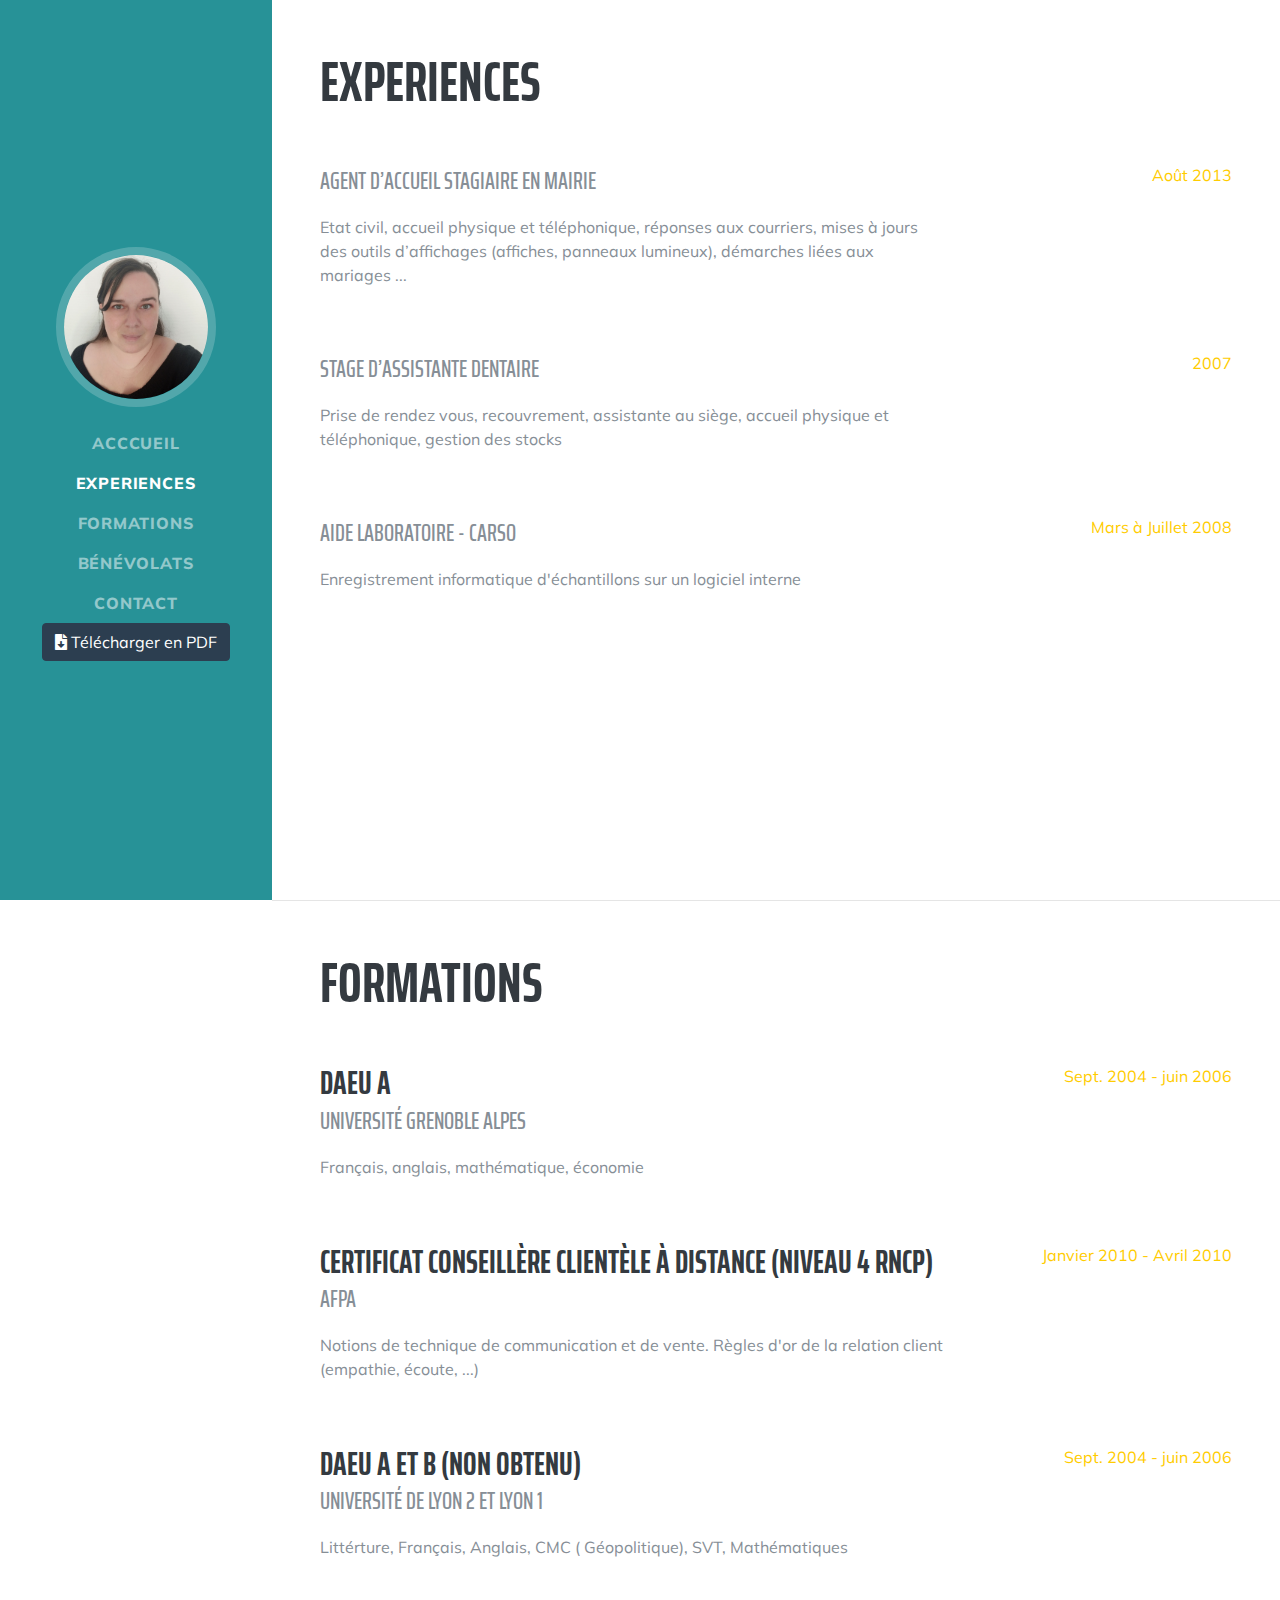
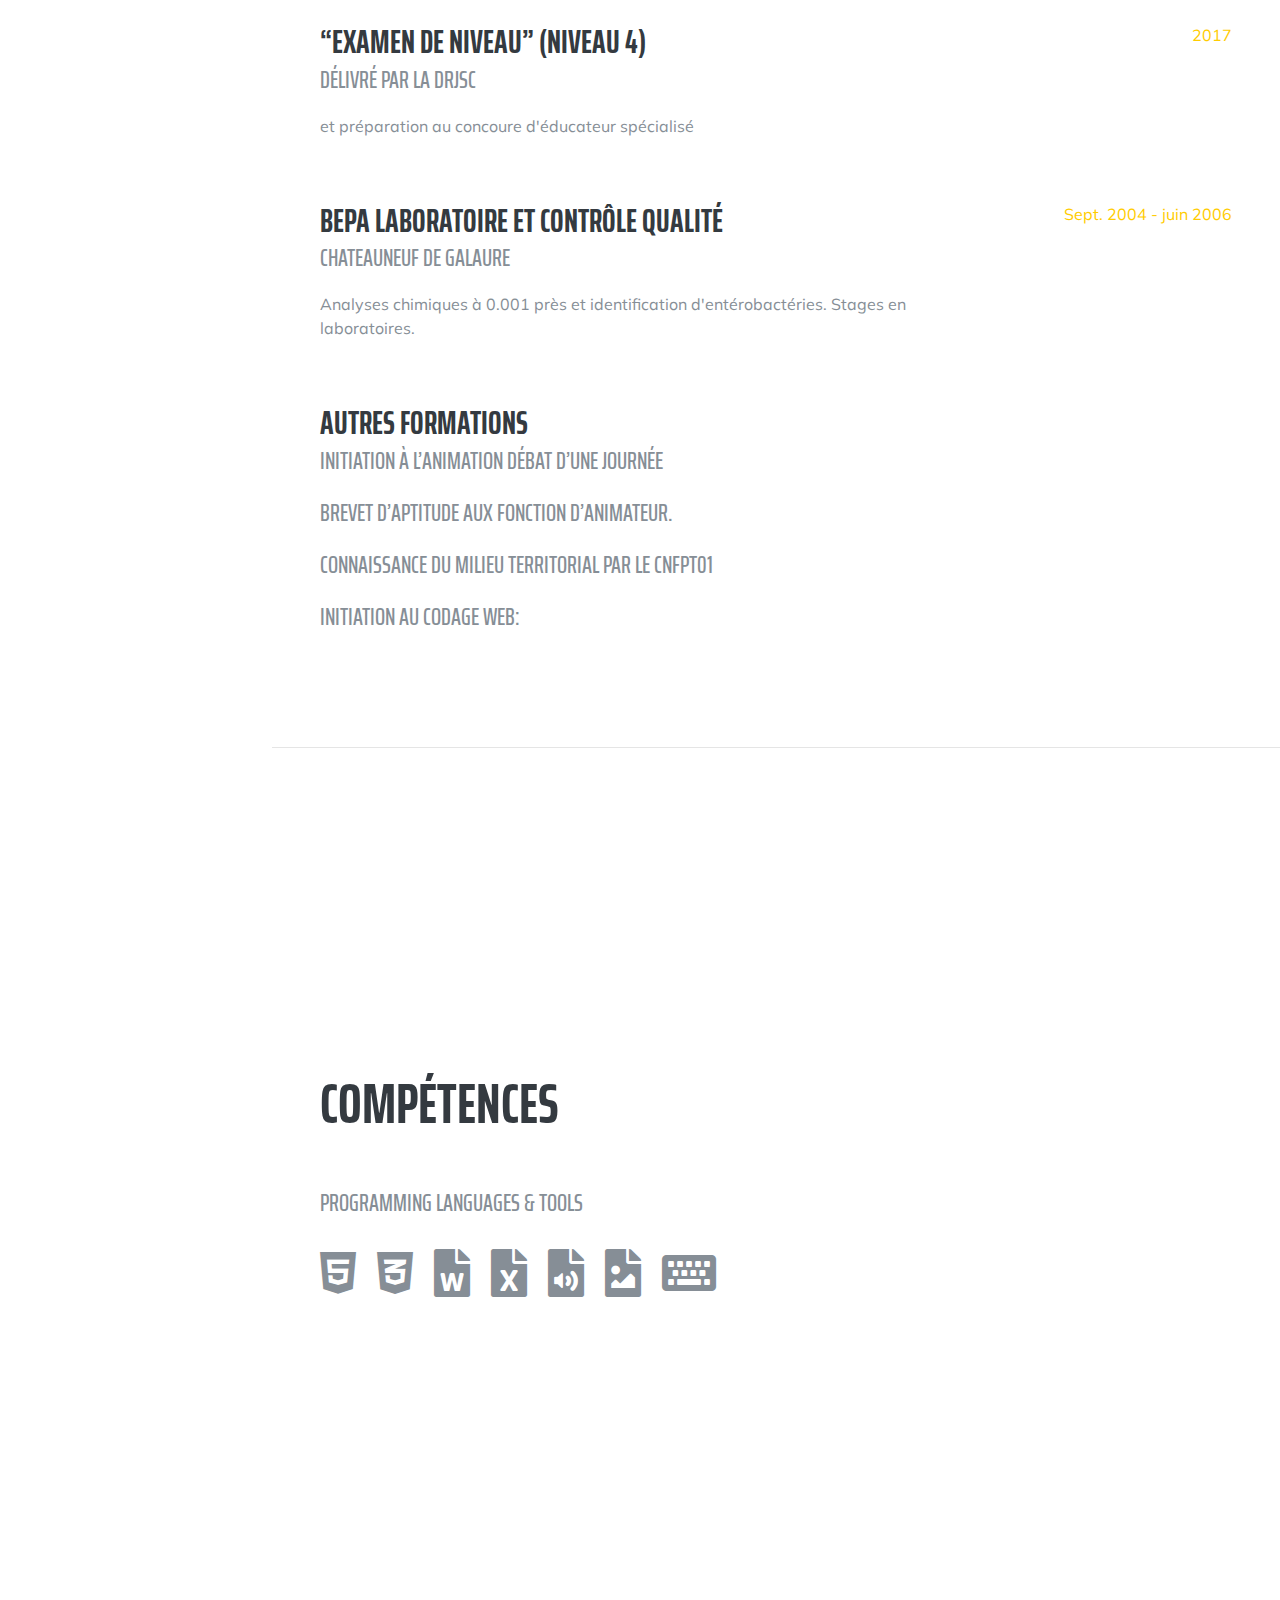
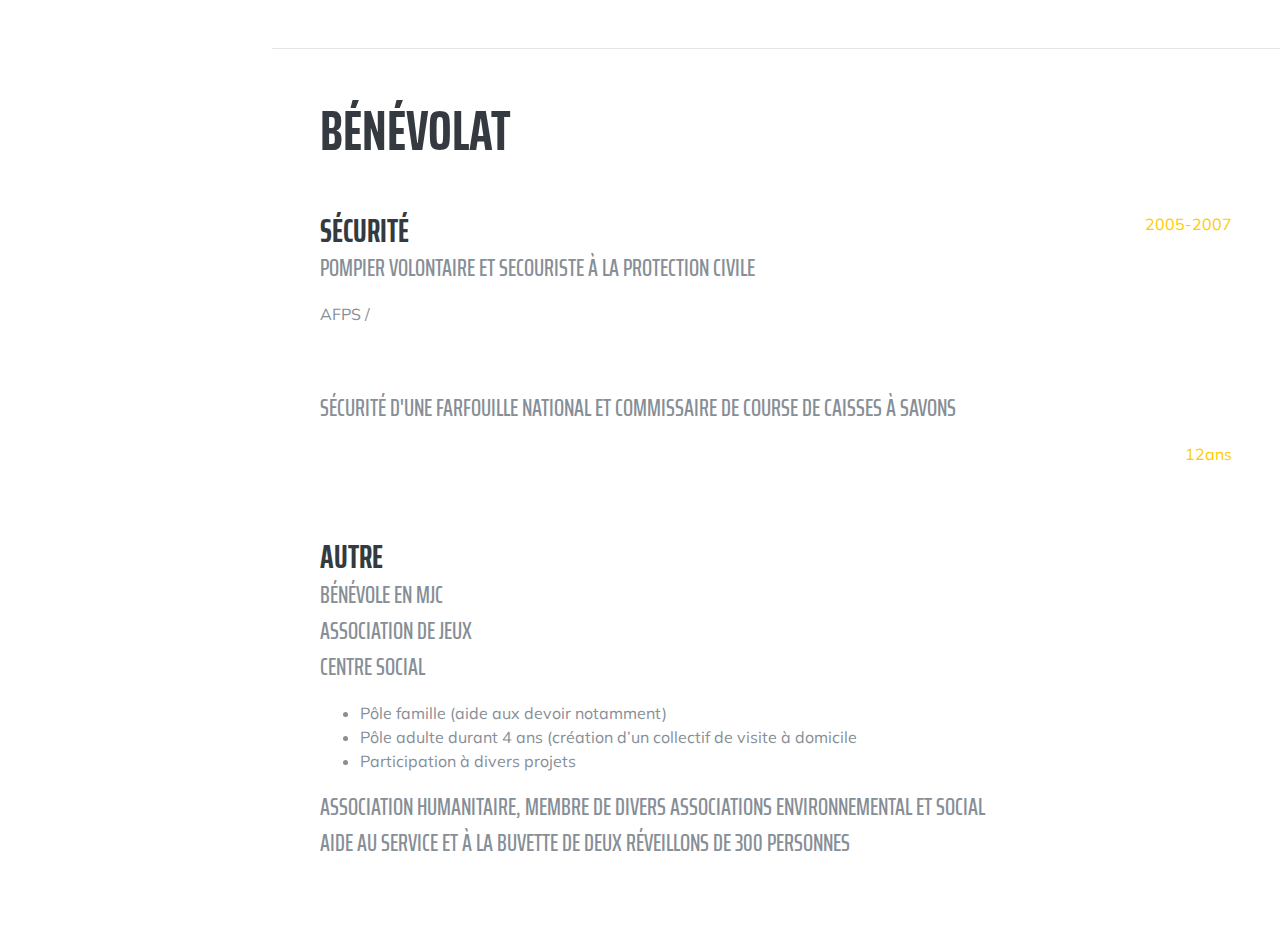
==== administratifaccueil.html @ df9e86c7 "Update administratifaccueil.html" ====
<!DOCTYPE html>
<html lang="fr">

<head>

  <meta charset="utf-8">
  <meta name="viewport" content="width=device-width, initial-scale=1, shrink-to-fit=no">
  <meta name="description" content="">
  <meta name="author" content="">

  <title>Amandine Colomb</title>

  <!-- Bootstrap core CSS -->
  <link href="vendor/bootstrap/css/bootstrap.min.css" rel="stylesheet">

  <!-- Custom fonts for this template -->
  <link href="https://fonts.googleapis.com/css?family=Saira+Extra+Condensed:500,700" rel="stylesheet">
  <link href="https://fonts.googleapis.com/css?family=Muli:400,400i,800,800i" rel="stylesheet">
  <link href="vendor/fontawesome-free/css/all.min.css" rel="stylesheet">

  <!-- Custom styles for this template -->
  <link href="css/resume.css" rel="stylesheet">

</head>

<body id="page-top">

  <nav class="navbar navbar-expand-lg navbar-dark bg-primary fixed-top" id="sideNav">
    <a class="navbar-brand js-scroll-trigger" href="index.html">
      <span class="d-block d-lg-none">Animation / Social </span>
      <span class="d-none d-lg-block">
         <img class="img-fluid img-profile rounded-circle mx-auto mb-2" src="img/moi.jpg" alt="">
      </span>
    </a>
    <button class="navbar-toggler" type="button" data-toggle="collapse" data-target="#navbarSupportedContent" aria-controls="navbarSupportedContent" aria-expanded="false" aria-label="Toggle navigation">
      <span class="navbar-toggler-icon"></span>
    </button>
    <div class="collapse navbar-collapse" id="navbarSupportedContent">
      <ul class="navbar-nav">
        
         <li class="nav-item">
          <a class="nav-link js-scroll-trigger" href="index.html">Acccueil</a>
        </li>
        <li class="nav-item">
          <a class="nav-link js-scroll-trigger" href="#experience">Experiences</a>
        </li>
        <li class="nav-item">
          <a class="nav-link js-scroll-trigger" href="#education">Formations</a>
        </li>
        <li class="nav-item">
          <a class="nav-link js-scroll-trigger" href="#skills">Bénévolats</a>
        </li>
        <li class="nav-item">
          <a class="nav-link js-scroll-trigger" href="contact.html">Contact</a>
        </li>
          <a href="comptabilité.pdf"><button type="button" class="btn btn-primary"><i class="fa fa-file-download" aria-hidden="true"></i> Télécharger en PDF </button></a>
      </ul>
    </div>
  </nav>

  <div class="container-fluid p-0">
<section class="resume-section p-3 p-lg-5 d-flex justify-content-center" id="experience">
      <div class="w-100">
        <h2 class="mb-5">Experiences</h2>

        <div class="resume-item d-flex flex-column flex-md-row justify-content-between mb-5">
          <div class="resume-content">
           
            <div class="subheading mb-3">Agent d’accueil stagiaire en Mairie</div>
            <p>Etat civil, accueil physique et téléphonique, réponses aux courriers, mises à jours des outils d’affichages (affiches,
panneaux lumineux), démarches liées aux mariages ...</p>
          </div>
          <div class="resume-date text-md-right">
            <span class="text-primary">Août 2013</span>
          </div>
        </div>

            <div class="resume-item d-flex flex-column flex-md-row justify-content-between mb-5">
          <div class="resume-content">
       
            <div class="subheading mb-3">Stage d’assistante dentaire </div>
            <p>Prise de rendez vous, recouvrement, assistante au siège, accueil physique et téléphonique, gestion des stocks</p>
          </div>
          <div class="resume-date text-md-right">
            <span class="text-primary">2007</span>
          </div>
        </div>

 <div class="resume-item d-flex flex-column flex-md-row justify-content-between mb-5">
          <div class="resume-content">
            <div class="subheading mb-3">Aide laboratoire - CARSO</div>
            <p>Enregistrement informatique d'échantillons sur un logiciel interne</p>
          </div>
          <div class="resume-date text-md-right">
            <span class="text-primary">Mars à Juillet 2008</span>
          </div>
        </div>
        
    </section>

    <hr class="m-0">

    <section class="resume-section p-3 p-lg-5 d-flex align-items-center" id="education">
      <div class="w-100">
        <h2 class="mb-5">Formations</h2>

<div class="resume-item d-flex flex-column flex-md-row justify-content-between mb-5">
          <div class="resume-content">
            <h3 class="mb-0"> DAEU A </h3>
            <div class="subheading mb-3">Université Grenoble Alpes</div>
            <div>Français, anglais, mathématique, économie </div>
            <p></p>
          </div>
          <div class="resume-date text-md-right">
            <span class="text-primary">Sept. 2004 - juin 2006 </span>
          </div></div>
        
        <div class="resume-item d-flex flex-column flex-md-row justify-content-between mb-5">
          <div class="resume-content">
            <h3 class="mb-0">Certificat Conseillère clientèle à distance (niveau 4 RNCP)</h3>
            <div class="subheading mb-3">AFPA</div>
            <div>Notions de technique de communication et de vente. Règles d'or de la relation client (empathie, écoute, ...) </div>
            <p></p>
          </div>
          <div class="resume-date text-md-right">
            <span class="text-primary">Janvier 2010 - Avril 2010 </span>
          </div>
        </div>

<div class="resume-item d-flex flex-column flex-md-row justify-content-between mb-5">
          <div class="resume-content">
            <h3 class="mb-0"> DAEU A et B (non obtenu)</h3>
            <div class="subheading mb-3">Université de Lyon 2 et Lyon 1</div>
            <div>Littérture, Français, Anglais, CMC ( Géopolitique), SVT, Mathématiques </div>
            <p></p>
          </div>
          <div class="resume-date text-md-right">
            <span class="text-primary">Sept. 2004 - juin 2006 </span>
          </div></div>

<div class="resume-item d-flex flex-column flex-md-row justify-content-between mb-5">
          <div class="resume-content">
            <h3 class="mb-0"> “Examen de niveau” (niveau 4)  </h3>
            <div class="subheading mb-3">délivré par la DRJSC</div>
            <div>et préparation au concoure d'éducateur spécialisé</div>
            <p></p>
          </div>
          <div class="resume-date text-md-right">
            <span class="text-primary">2017</span>
          </div>
        </div>

<div class="resume-item d-flex flex-column flex-md-row justify-content-between mb-5">
          <div class="resume-content">
            <h3 class="mb-0"> BEPA Laboratoire et contrôle qualité</h3>
            <div class="subheading mb-3">Chateauneuf de Galaure</div>
            <div>Analyses chimiques à 0.001 près et identification d'entérobactéries. Stages en laboratoires.  </div>
            <p></p>
          </div>
          <div class="resume-date text-md-right">
            <span class="text-primary">Sept. 2004 - juin 2006 </span>
          </div>

        </div>
<div class="resume-item d-flex flex-column flex-md-row justify-content-between mb-5">
          <div class="resume-content">
            <h3 class="mb-0"> Autres formations </h3>
            <div class="subheading mb-3">Initiation à l’animation débat d’une journée</div>
            <div class="subheading mb-3">Brevet d’Aptitude aux Fonction d’Animateur.</div>
            <p class="subheading mb-3">Connaissance du milieu territorial par le CNFPT01</p>
             <p class="subheading mb-3">Initiation au codage web: </p>
            <ul class="list-inline dev-icons">
          
        </ul>
          </div>
          <div class="resume-date text-md-right">
            <span class="text-primary"></span>
          </div>
        </div>
      </div>
    </section>
<hr class="m-0">


   <section class="resume-section p-3 p-lg-5 d-flex align-items-center" id="skills">
      <div class="w-100">
        <h2 class="mb-5">Compétences</h2>

        <div class="subheading mb-3">Programming Languages &amp; Tools</div>
        <ul class="list-inline dev-icons">
          <li class="list-inline-item">
            <i class="fab fa-html5"></i>
          </li>
          <li class="list-inline-item">
            <i class="fab fa-css3-alt"></i>
          </li>
          <li class="list-inline-item">
            <i class="fa fa-file-word" aria-hidden="true"></i></li>

          </li><li class="list-inline-item">
          <i class="fa fa-file-excel" aria-hidden="true"></i></li>
<li class="list-inline-item">
          <i class="fa fa-file-audio" aria-hidden="true"></i></li>

<li class="list-inline-item">
          <i class="fa fa-file-image" aria-hidden="true"></i></li>
<li class="list-inline-item">
          <i class="fa fa-keyboard" aria-hidden="true"></i></li>
        </ul>
        
      </div>
    </section>

    <hr class="m-0">

    <section class="resume-section p-3 p-lg-5 d-flex justify-content-center" id="skills">
      <div class="w-100">
         <h2 class="mb-5">Bénévolat</h2>

        <div class="resume-item d-flex flex-column flex-md-row justify-content-between mb-5">
          <div class="resume-content">
            <h3 class="mb-0">Sécurité</h3>
            <div class="subheading mb-3">Pompier volontaire et secouriste à la protection civile</div>
            <p>AFPS / </p>
          </div>
          <div class="resume-date text-md-right">
            <span class="text-primary">2005-2007</span>
          </div>
        </div>

          
 <div class="subheading mb-3">Sécurité d'une farfouille national et commissaire de course de caisses à savons </div>
        
          <div class="resume-date text-md-right">
            <span class="text-primary">12ans</span>
          </div> <br><br><br>
 


  
       <h3 class="mb-0">Autre</h3>

<div class="subheading mb-3">Bénévole en MJC <br> Association de jeux <br>
 Centre social
</div>
    <p> <ul><li> Pôle famille (aide aux devoir notamment) </li><li>Pôle adulte durant 4 ans (création d’un collectif de visite à domicile </li>
            <li>Participation à divers projets</li></ul></p>
         
<div class="resume-date text-md-right">
            <span class="text-primary"></span>
          </div>

<div class="subheading mb-3">Association humanitaire, membre de divers associations environnemental et social <br> Aide au service et à la buvette de deux réveillons de 300 personnes 
</div>
     </div>




</section>
  <!-- Bootstrap core JavaScript -->
  <script src="vendor/jquery/jquery.min.js"></script>
  <script src="vendor/bootstrap/js/bootstrap.bundle.min.js"></script>

  <!-- Plugin JavaScript -->
  <script src="vendor/jquery-easing/jquery.easing.min.js"></script>

  <!-- Custom scripts for this template -->
  <script src="js/resume.min.js"></script>

</body>

</html>
---- css/resume.css ----
/*!
 * Start Bootstrap - Resume v5.0.8 (https://startbootstrap.com/template-overviews/resume)
 * Copyright 2013-2019 Start Bootstrap
 * Licensed under MIT (https://github.com/BlackrockDigital/startbootstrap-resume/blob/master/LICENSE)
 */

body {
  font-family: 'Muli', -apple-system, BlinkMacSystemFont, 'Segoe UI', Roboto, 'Helvetica Neue', Arial, sans-serif, 'Apple Color Emoji', 'Segoe UI Emoji', 'Segoe UI Symbol', 'Noto Color Emoji';
  padding-top: 54px;
  color: #868e96;
}

@media (min-width: 992px) {
  body {
    padding-top: 0;
    padding-left: 17rem;
  }
}

h1,
h2,
h3,
h4,
h5,
h6 {
  font-family: 'Saira Extra Condensed', -apple-system, BlinkMacSystemFont, 'Segoe UI', Roboto, 'Helvetica Neue', Arial, sans-serif, 'Apple Color Emoji', 'Segoe UI Emoji', 'Segoe UI Symbol', 'Noto Color Emoji';
  font-weight: 700;
  text-transform: uppercase;
  color: #343a40;
}

h1 {
  font-size: 6rem;
  line-height: 5.5rem;
}

h2 {
  font-size: 3.5rem;
}

h3 {
  font-size: 2rem;
}

p.lead {
  font-size: 1.15rem;
  font-weight: 400;
}

.subheading {
  text-transform: uppercase;
  font-weight: 500;
  font-family: 'Saira Extra Condensed', -apple-system, BlinkMacSystemFont, 'Segoe UI', Roboto, 'Helvetica Neue', Arial, sans-serif, 'Apple Color Emoji', 'Segoe UI Emoji', 'Segoe UI Symbol', 'Noto Color Emoji';
  font-size: 1.5rem;
}

.social-icons a {
  display: inline-block;
  height: 3.5rem;
  width: 3.5rem;
  background-color: #495057;
  color: #fff !important;
  border-radius: 100%;
  text-align: center;
  font-size: 1.5rem;
  line-height: 3.5rem;
  margin-right: 1rem;
}

.social-icons a:last-child {
  margin-right: 0;
}

.social-icons a:hover {
  background-color: #FFCC00;
}

.dev-icons {
  font-size: 3rem;
}

.dev-icons .list-inline-item i:hover {
  color: #FFCC00;
}

#sideNav .navbar-nav .nav-item .nav-link {
  font-weight: 800;
  letter-spacing: 0.05rem;
  text-transform: uppercase;
}

#sideNav .navbar-toggler:focus {
  outline-color: #FFCC00;
}

@media (min-width: 992px) {
  #sideNav {
    text-align: center;
    position: fixed;
    top: 0;
    left: 0;
    display: flex;
    flex-direction: column;
    width: 17rem;
    height: 100vh;
  }
  #sideNav .navbar-brand {
    display: flex;
    margin: auto auto 0;
    padding: 0.5rem;
  }
  #sideNav .navbar-brand .img-profile {
    max-width: 10rem;
    max-height: 10rem;
    border: 0.5rem solid rgba(255, 255, 255, 0.2);
  }
  #sideNav .navbar-collapse {
    display: flex;
    align-items: flex-start;
    flex-grow: 0;
    width: 100%;
    margin-bottom: auto;
  }
  #sideNav .navbar-collapse .navbar-nav {
    flex-direction: column;
    width: 100%;
  }
  #sideNav .navbar-collapse .navbar-nav .nav-item {
    display: block;
  }
  #sideNav .navbar-collapse .navbar-nav .nav-item .nav-link {
    display: block;
  }
}

section.resume-section {
  padding-top: 5rem !important;
  padding-bottom: 5rem !important;
  max-width: 75rem;
}

section.resume-section .resume-item .resume-date {
  min-width: none;
}

@media (min-width: 768px) {
  section.resume-section {
    min-height: 100vh;
  }
  section.resume-section .resume-item .resume-date {
    min-width: 18rem;
  }
}

@media (min-width: 992px) {
  section.resume-section {
    padding-top: 3rem !important;
    padding-bottom: 3rem !important;
  }
}

.bg-primary {
  background-color: #279297!important ;
}

.text-primary {
  color: #FFCC00!important;
}

a {
  color: #279297;
}

a:hover, a:focus, a:active {
  color: #FFCC00;
}

.carousel 
{ max-height: 600px;}


.btn-primary {
    color: #fff;
    background-color: #2C3E50;
    border-color: #2C3E50;

   }

div#slider { width: 80%; max-width: 1000px; } 

div#slider figure {
  position: relative; 
  width: 500%;
  margin: 0;
  padding: 0;
  font-size: 0;
  text-align: left;
}

div#slider figure img { width: 20%; height: auto; float: left; }


div#slider { width: 80%; max-width: 1000px; overflow: hidden }

@keyframes slidy {
  0% { left: 0%; }
  20% { left: 0%; }
  25% { left: -100%; }
  45% { left: -100%; }
  50% { left: -200%; }
  70% { left: -200%; }
  75% { left: -300%; }
  95% { left: -300%; }
  100% { left: -400%; }
}

div#slider figure {
  position: relative;
  width: 600%;
  margin: 0;
  padding: 0;
  font-size: 0;
  left: 0;
  text-align: left;
  animation: 20s slidy infinite;
}
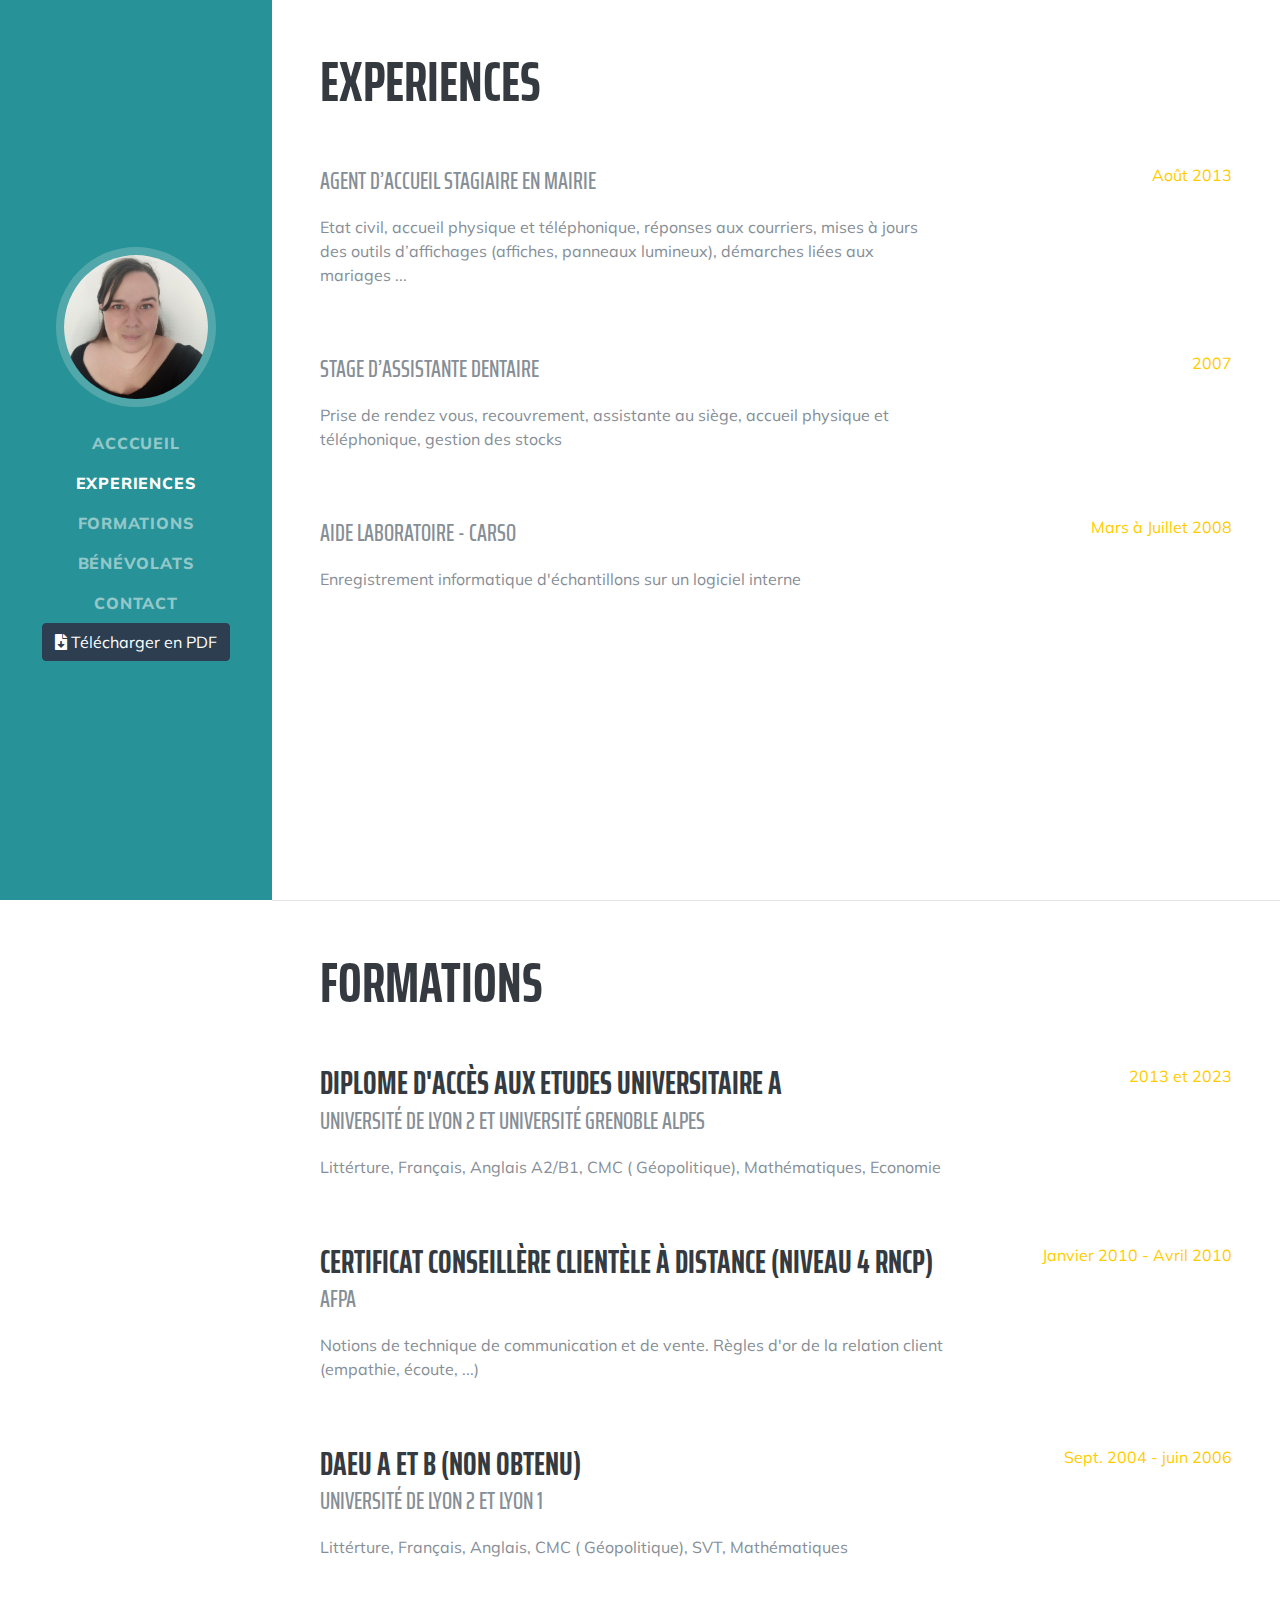
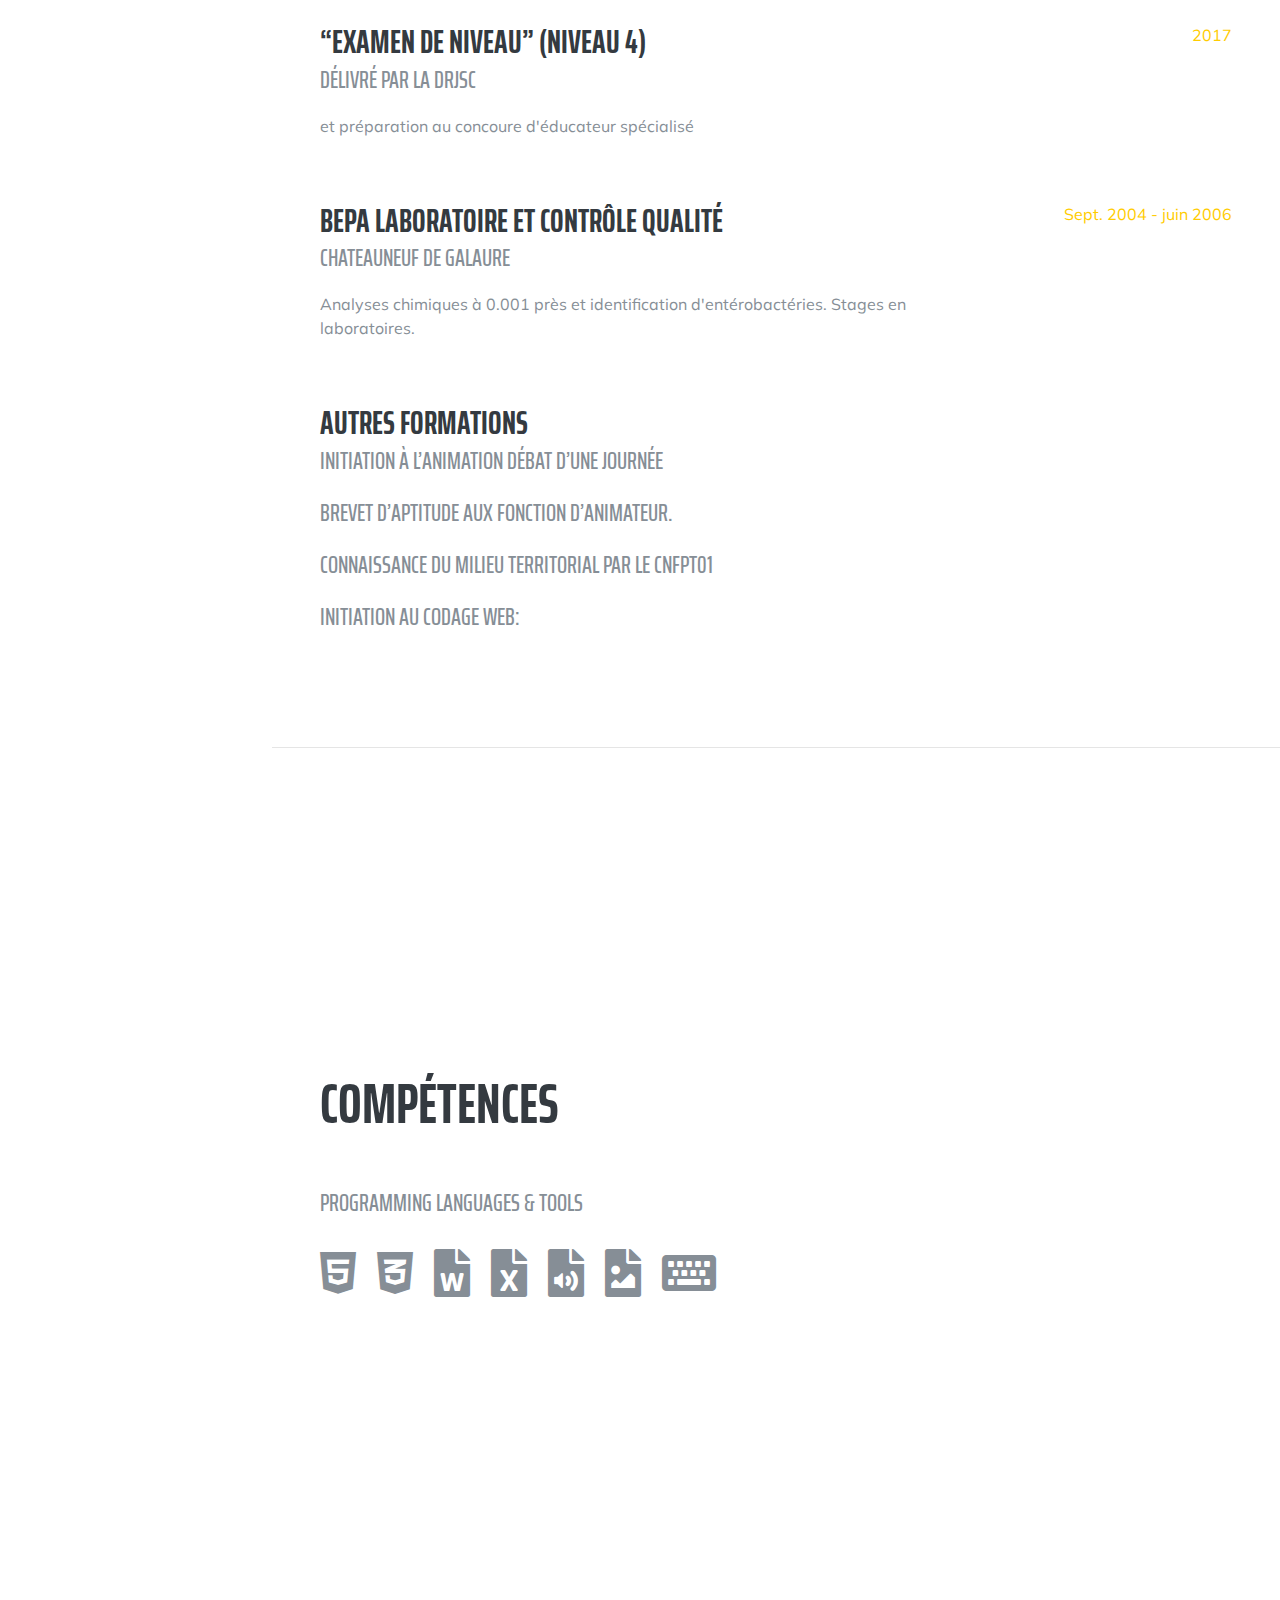
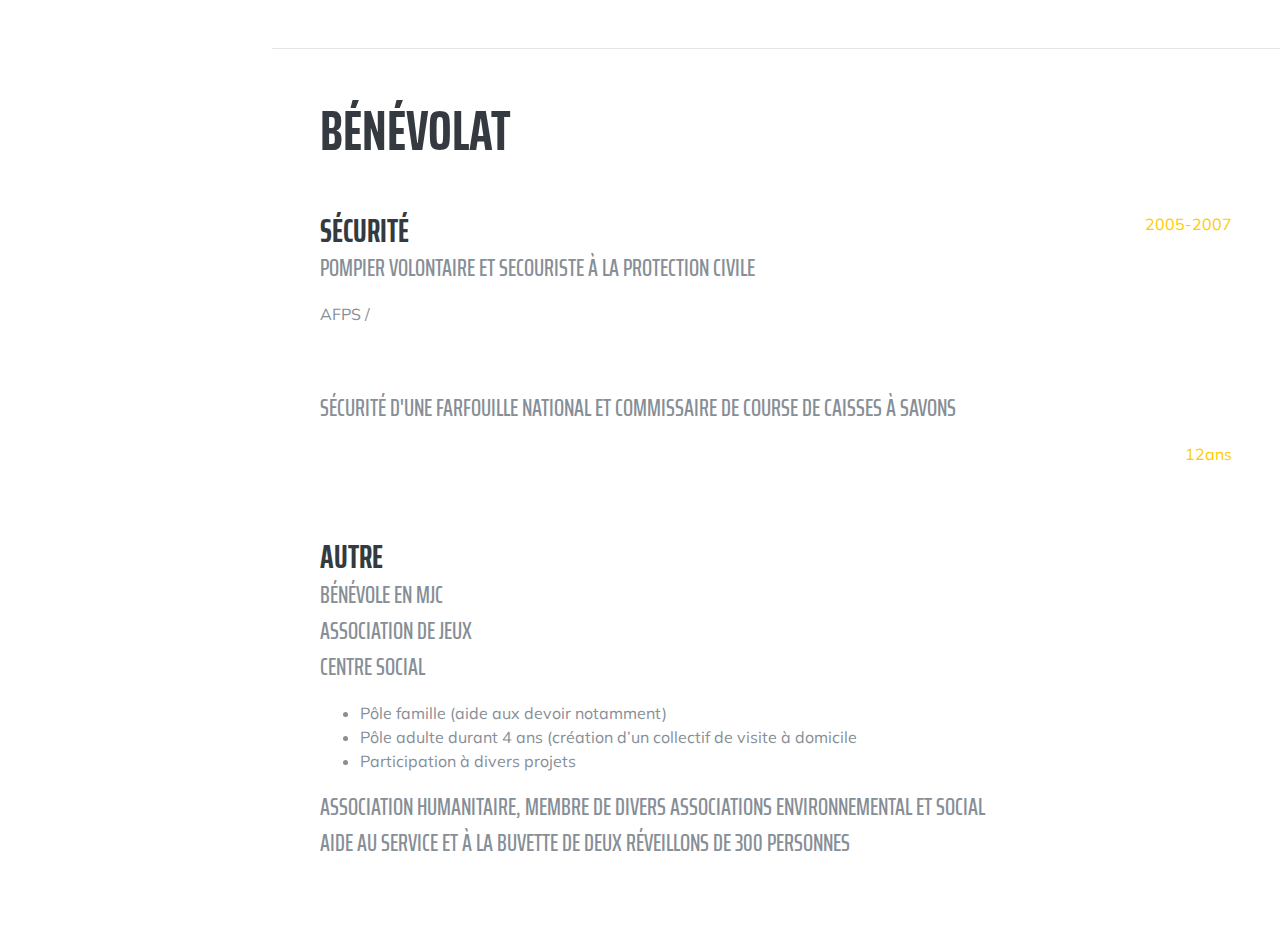
==== commit 72f0fbe3: "Update administratifaccueil.html" ====
--- a/administratifaccueil.html
+++ b/administratifaccueil.html
@@ -107,13 +107,13 @@
 
 <div class="resume-item d-flex flex-column flex-md-row justify-content-between mb-5">
           <div class="resume-content">
-            <h3 class="mb-0"> DAEU A </h3>
-            <div class="subheading mb-3">Université Grenoble Alpes</div>
-            <div>Français, anglais, mathématique, économie </div>
-            <p></p>
-          </div>
-          <div class="resume-date text-md-right">
-            <span class="text-primary">Sept. 2004 - juin 2006 </span>
+            <h3 class="mb-0"> Diplome d'Accès aux Etudes Universitaire A </h3>
+            <div class="subheading mb-3">Université de Lyon 2 et Université Grenoble Alpes</div>
+            <div>Littérture, Français, Anglais A2/B1, CMC ( Géopolitique), Mathématiques, Economie  </div>
+            <p></p>
+          </div>
+          <div class="resume-date text-md-right">
+            <span class="text-primary">2013 et 2023</span>
           </div></div>
         
         <div class="resume-item d-flex flex-column flex-md-row justify-content-between mb-5">
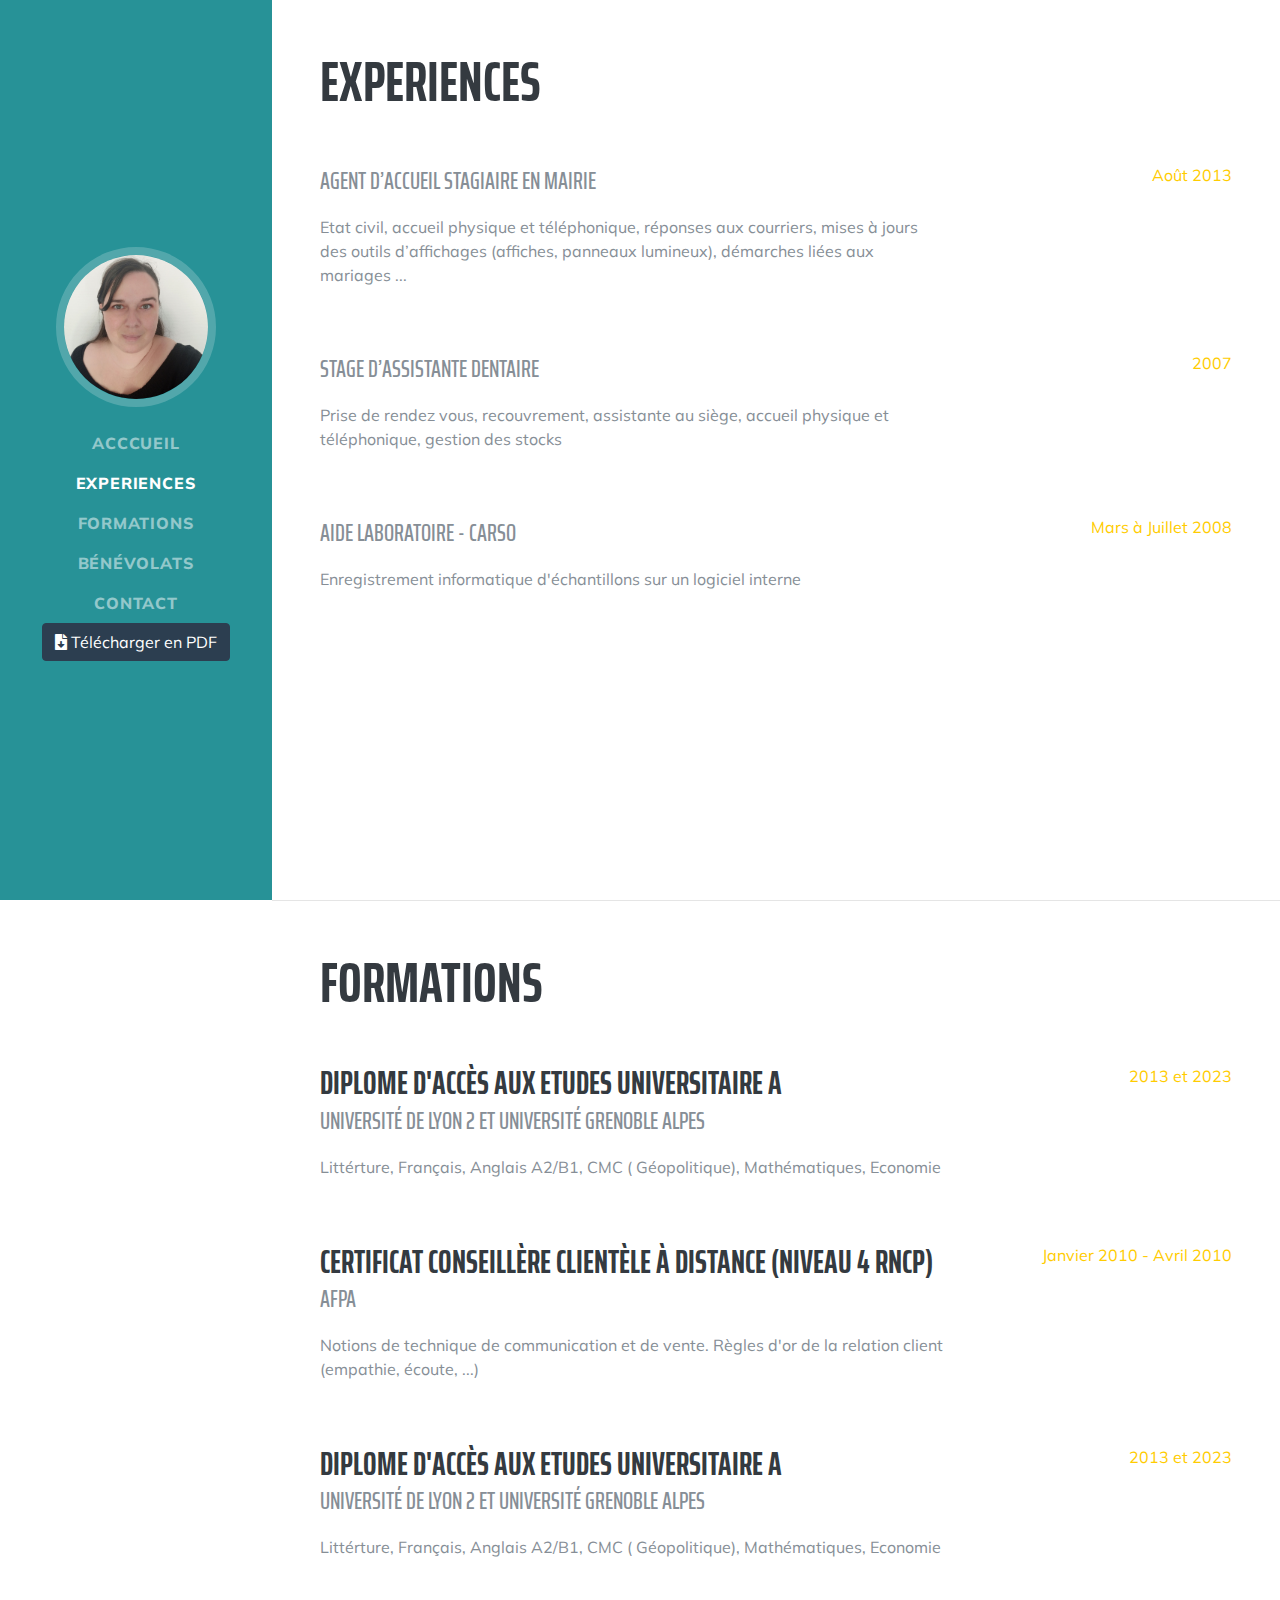
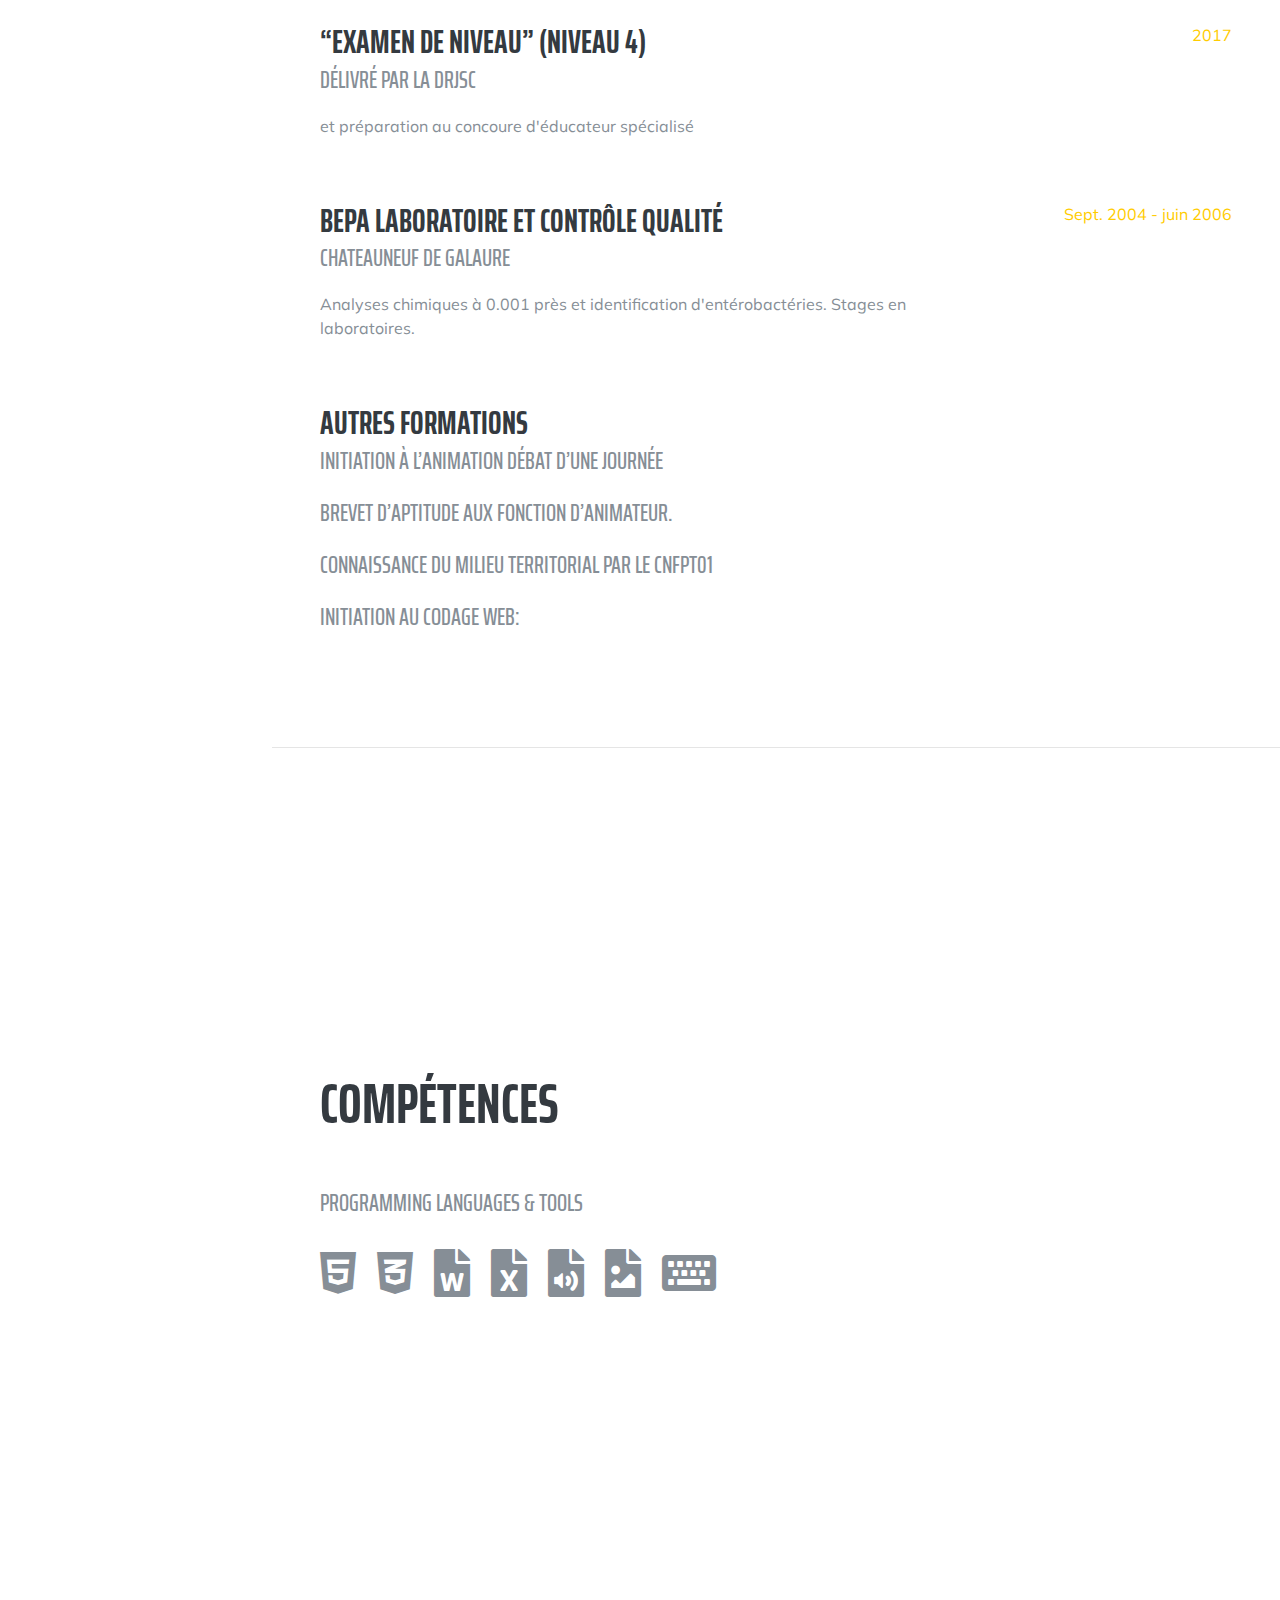
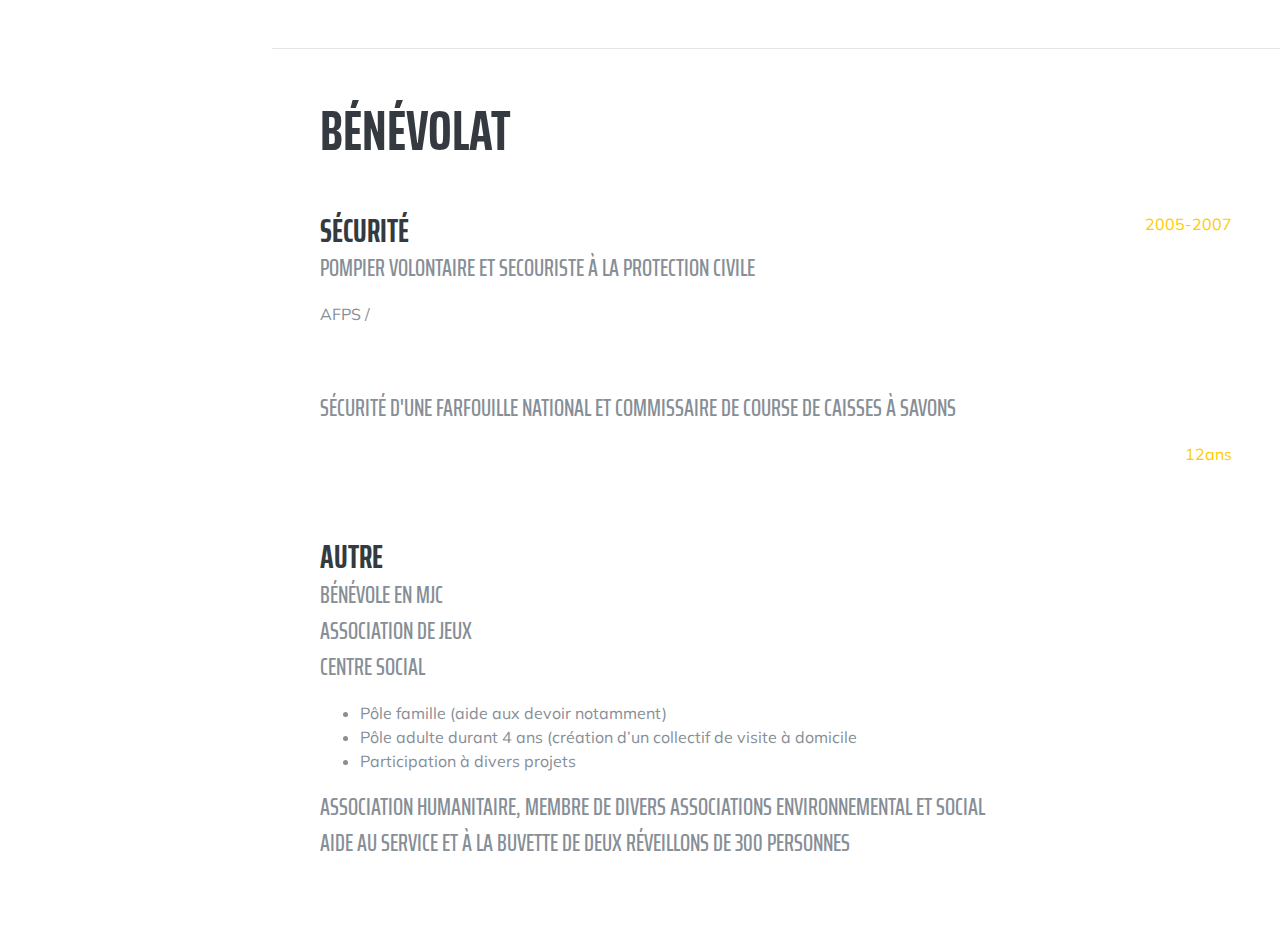
==== commit a8d97df9: "Update administratifaccueil.html" ====
--- a/administratifaccueil.html
+++ b/administratifaccueil.html
@@ -130,13 +130,13 @@
 
 <div class="resume-item d-flex flex-column flex-md-row justify-content-between mb-5">
           <div class="resume-content">
-            <h3 class="mb-0"> DAEU A et B (non obtenu)</h3>
-            <div class="subheading mb-3">Université de Lyon 2 et Lyon 1</div>
-            <div>Littérture, Français, Anglais, CMC ( Géopolitique), SVT, Mathématiques </div>
-            <p></p>
-          </div>
-          <div class="resume-date text-md-right">
-            <span class="text-primary">Sept. 2004 - juin 2006 </span>
+            <h3 class="mb-0"> Diplome d'Accès aux Etudes Universitaire A </h3>
+            <div class="subheading mb-3">Université de Lyon 2 et Université Grenoble Alpes</div>
+            <div>Littérture, Français, Anglais A2/B1, CMC ( Géopolitique), Mathématiques, Economie  </div>
+            <p></p>
+          </div>
+          <div class="resume-date text-md-right">
+            <span class="text-primary">2013 et 2023</span>
           </div></div>
 
 <div class="resume-item d-flex flex-column flex-md-row justify-content-between mb-5">
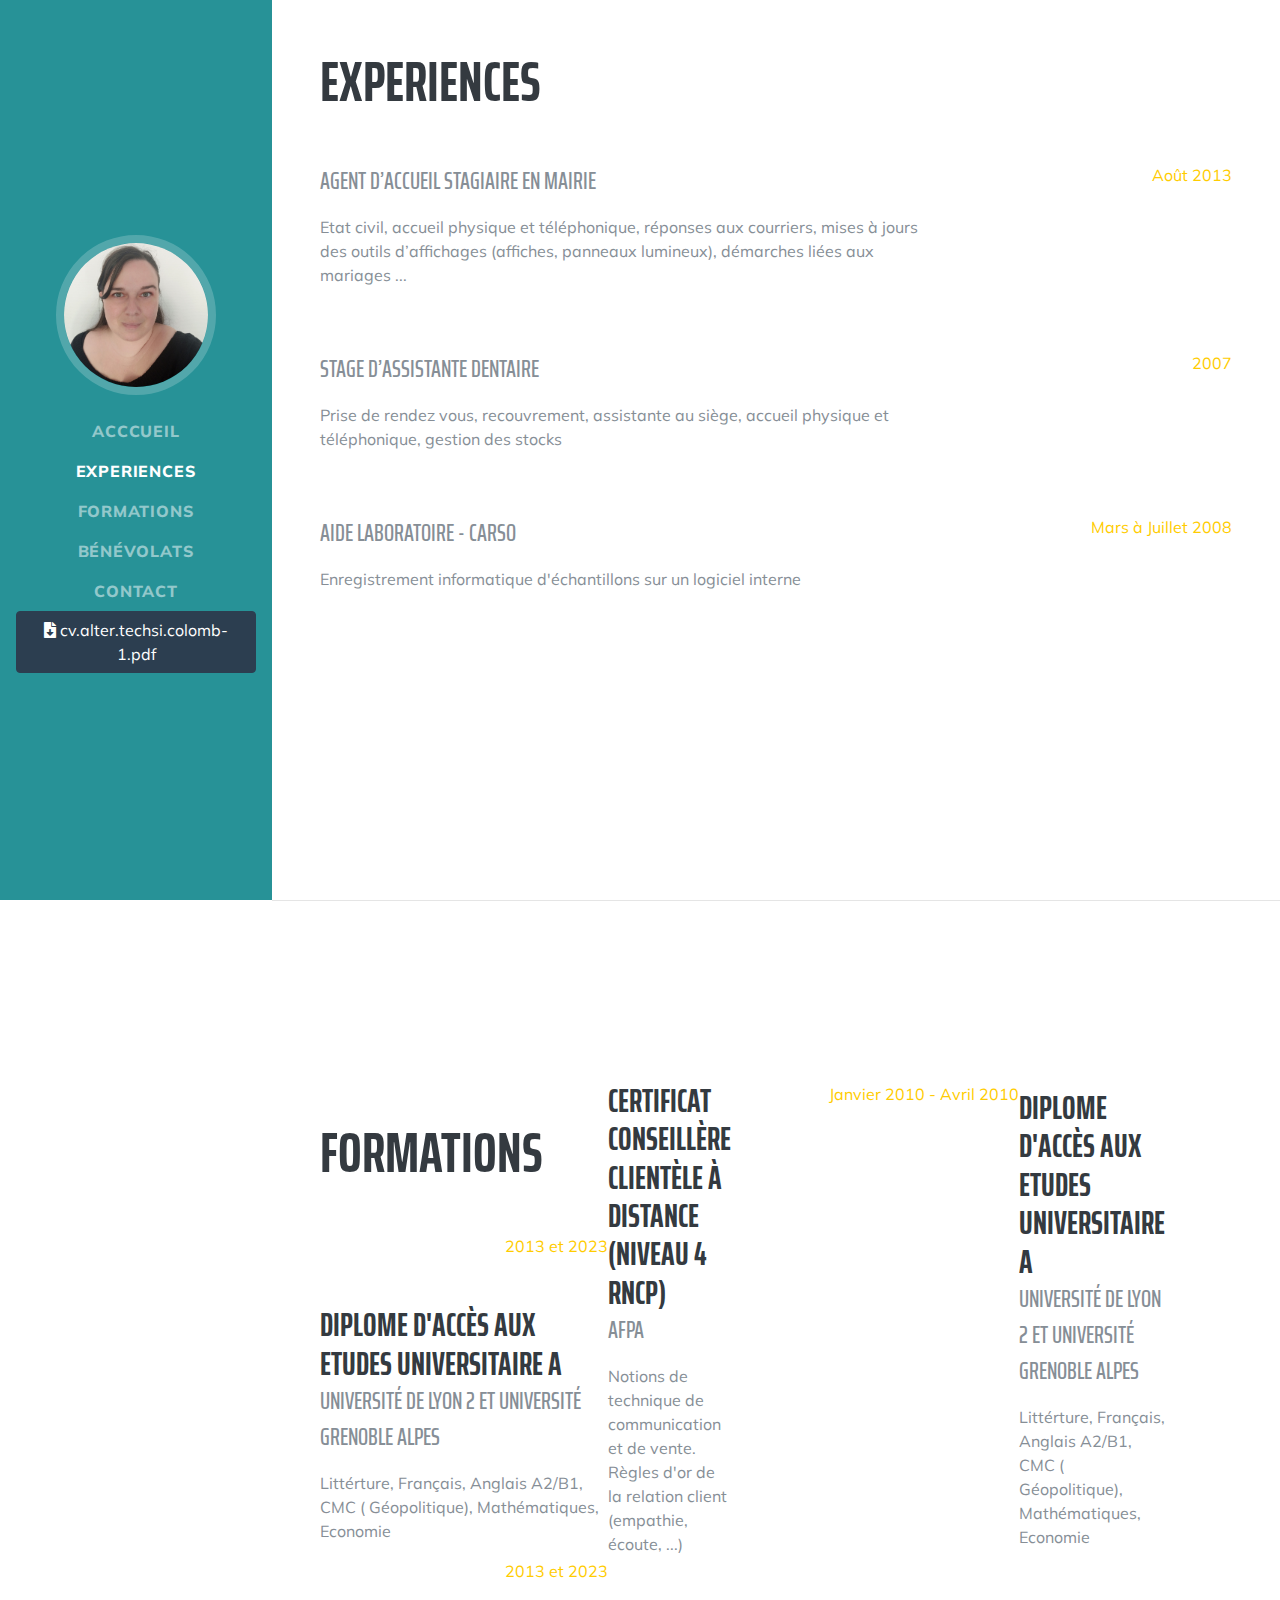
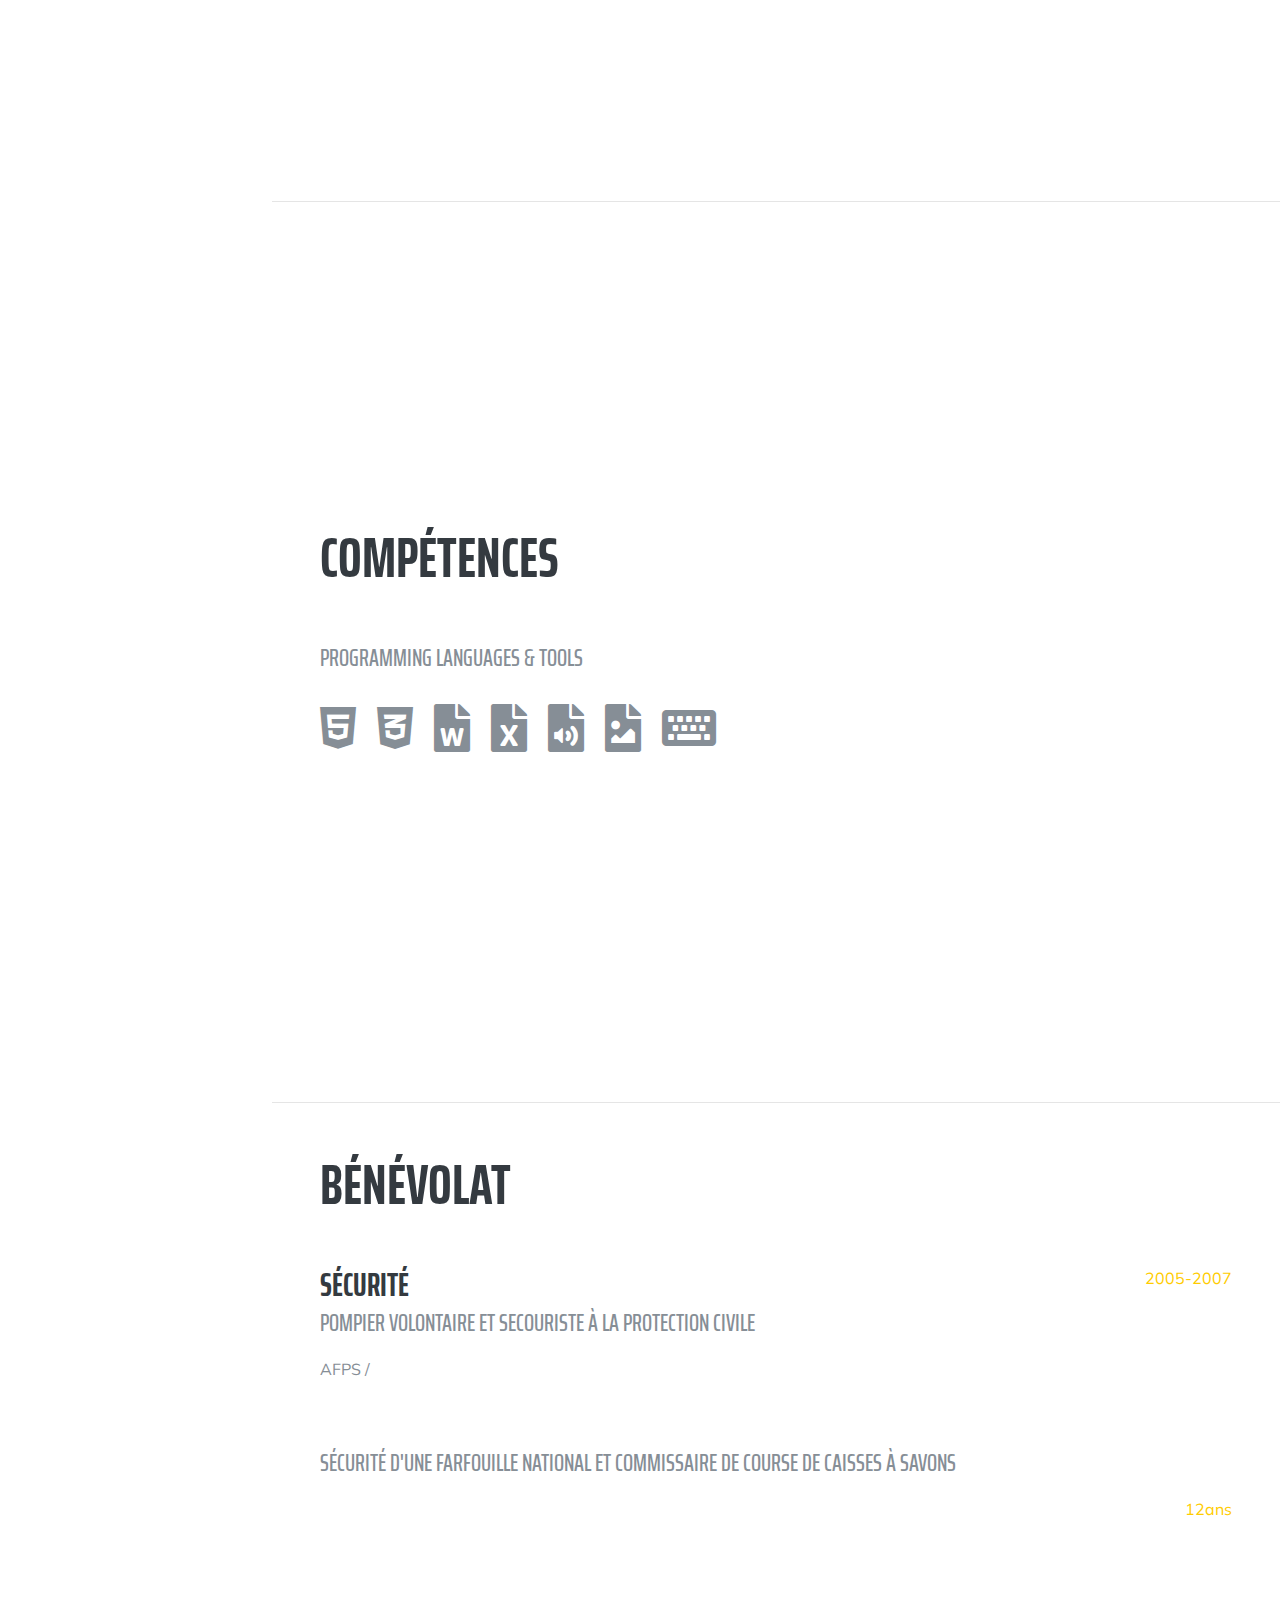
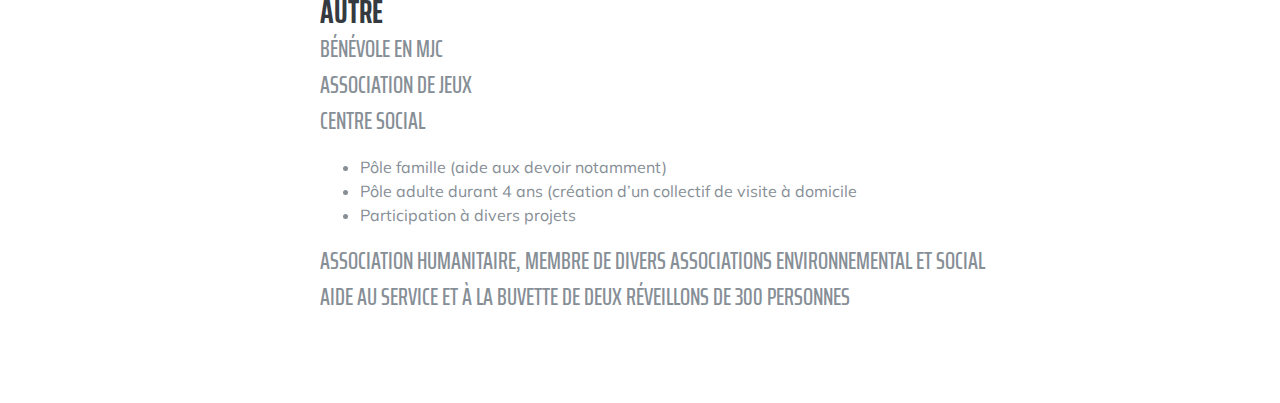
==== commit b5574fa2: "Add files via upload" ====
--- a/administratifaccueil.html
+++ b/administratifaccueil.html
@@ -34,6 +34,7 @@
       </span>
     </a>
     <button class="navbar-toggler" type="button" data-toggle="collapse" data-target="#navbarSupportedContent" aria-controls="navbarSupportedContent" aria-expanded="false" aria-label="Toggle navigation">
+
       <span class="navbar-toggler-icon"></span>
     </button>
     <div class="collapse navbar-collapse" id="navbarSupportedContent">
@@ -54,7 +55,7 @@
         <li class="nav-item">
           <a class="nav-link js-scroll-trigger" href="contact.html">Contact</a>
         </li>
-          <a href="comptabilité.pdf"><button type="button" class="btn btn-primary"><i class="fa fa-file-download" aria-hidden="true"></i> Télécharger en PDF </button></a>
+          <a href="comptabilité.pdf"><button type="button" class="btn btn-primary"><i class="fa fa-file-download" aria-hidden="true"></i> cv.alter.techsi.colomb-1.pdf </button></a>
       </ul>
     </div>
   </nav>
@@ -106,6 +107,11 @@
         <h2 class="mb-5">Formations</h2>
 
 <div class="resume-item d-flex flex-column flex-md-row justify-content-between mb-5">
+
+  
+          <div class="resume-date text-md-right">
+            <span class="text-primary">2013 et 2023</span>
+          </div></div>
           <div class="resume-content">
             <h3 class="mb-0"> Diplome d'Accès aux Etudes Universitaire A </h3>
             <div class="subheading mb-3">Université de Lyon 2 et Université Grenoble Alpes</div>
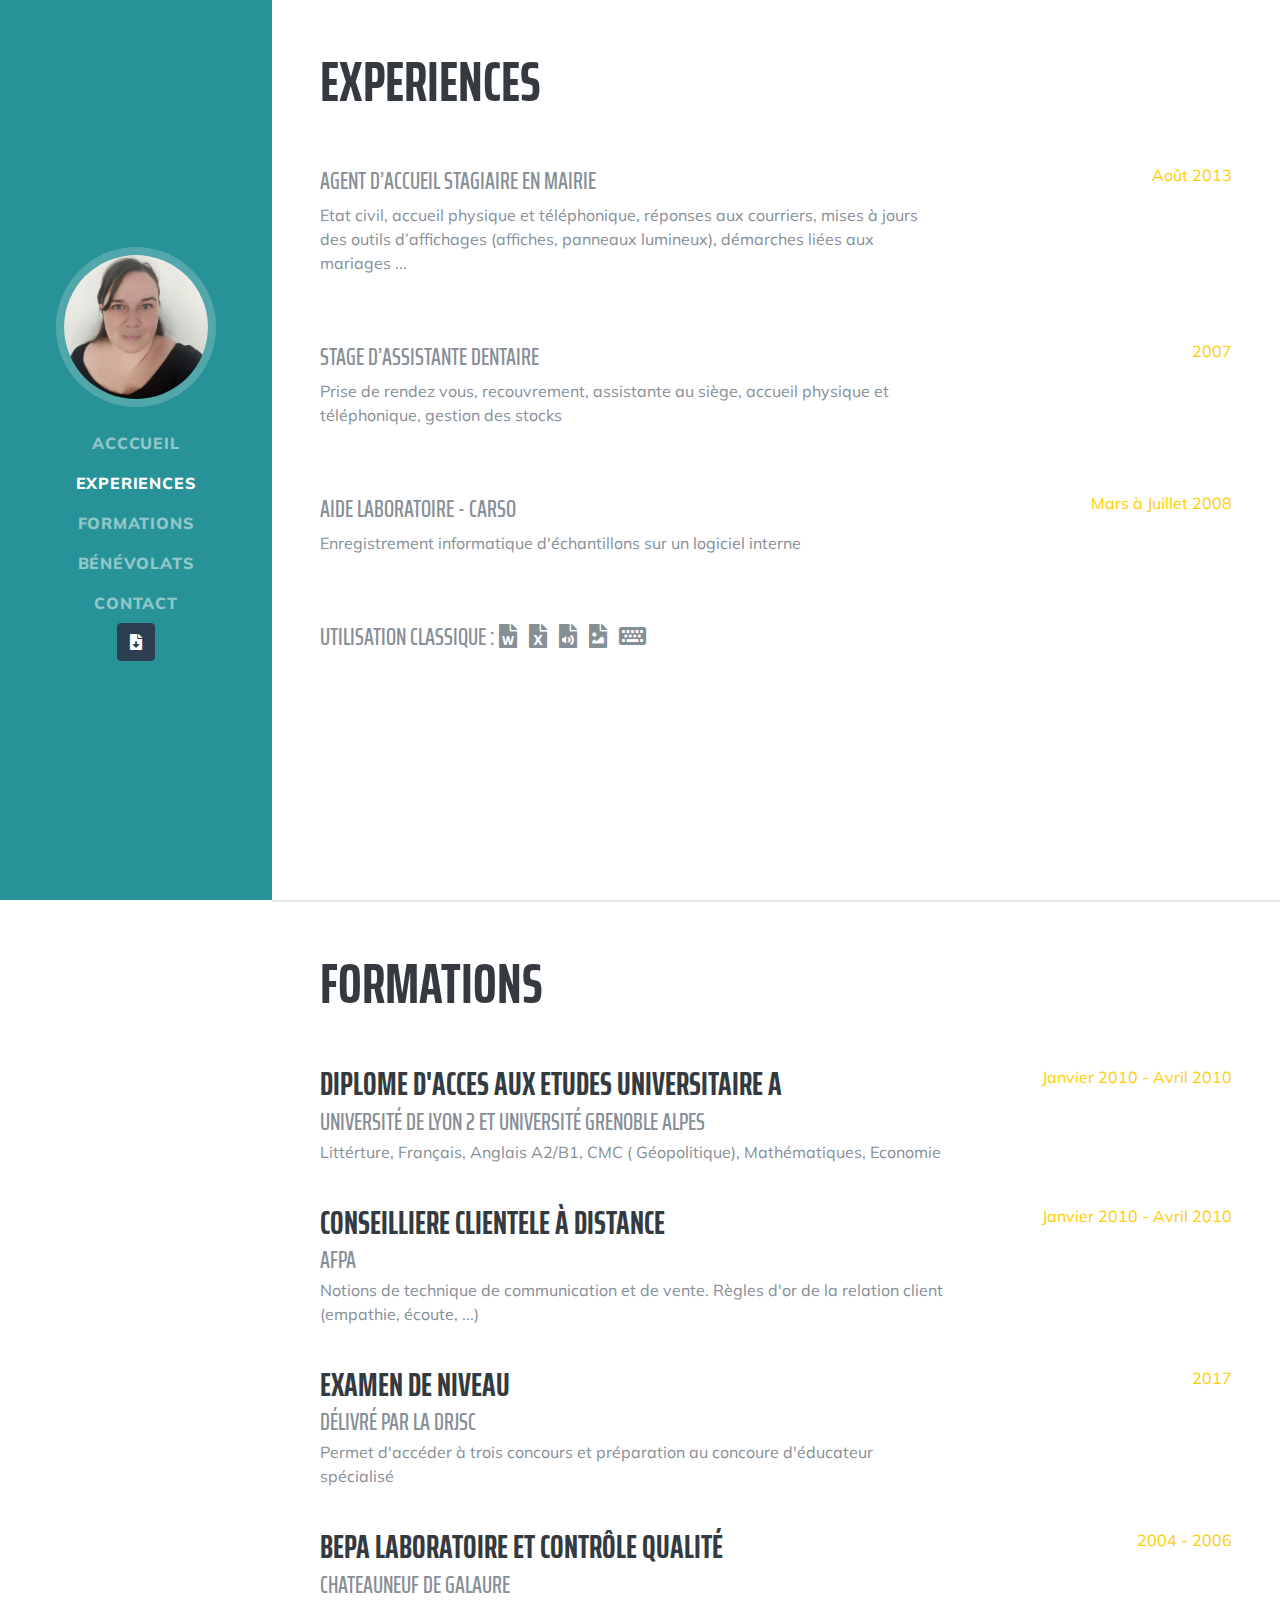
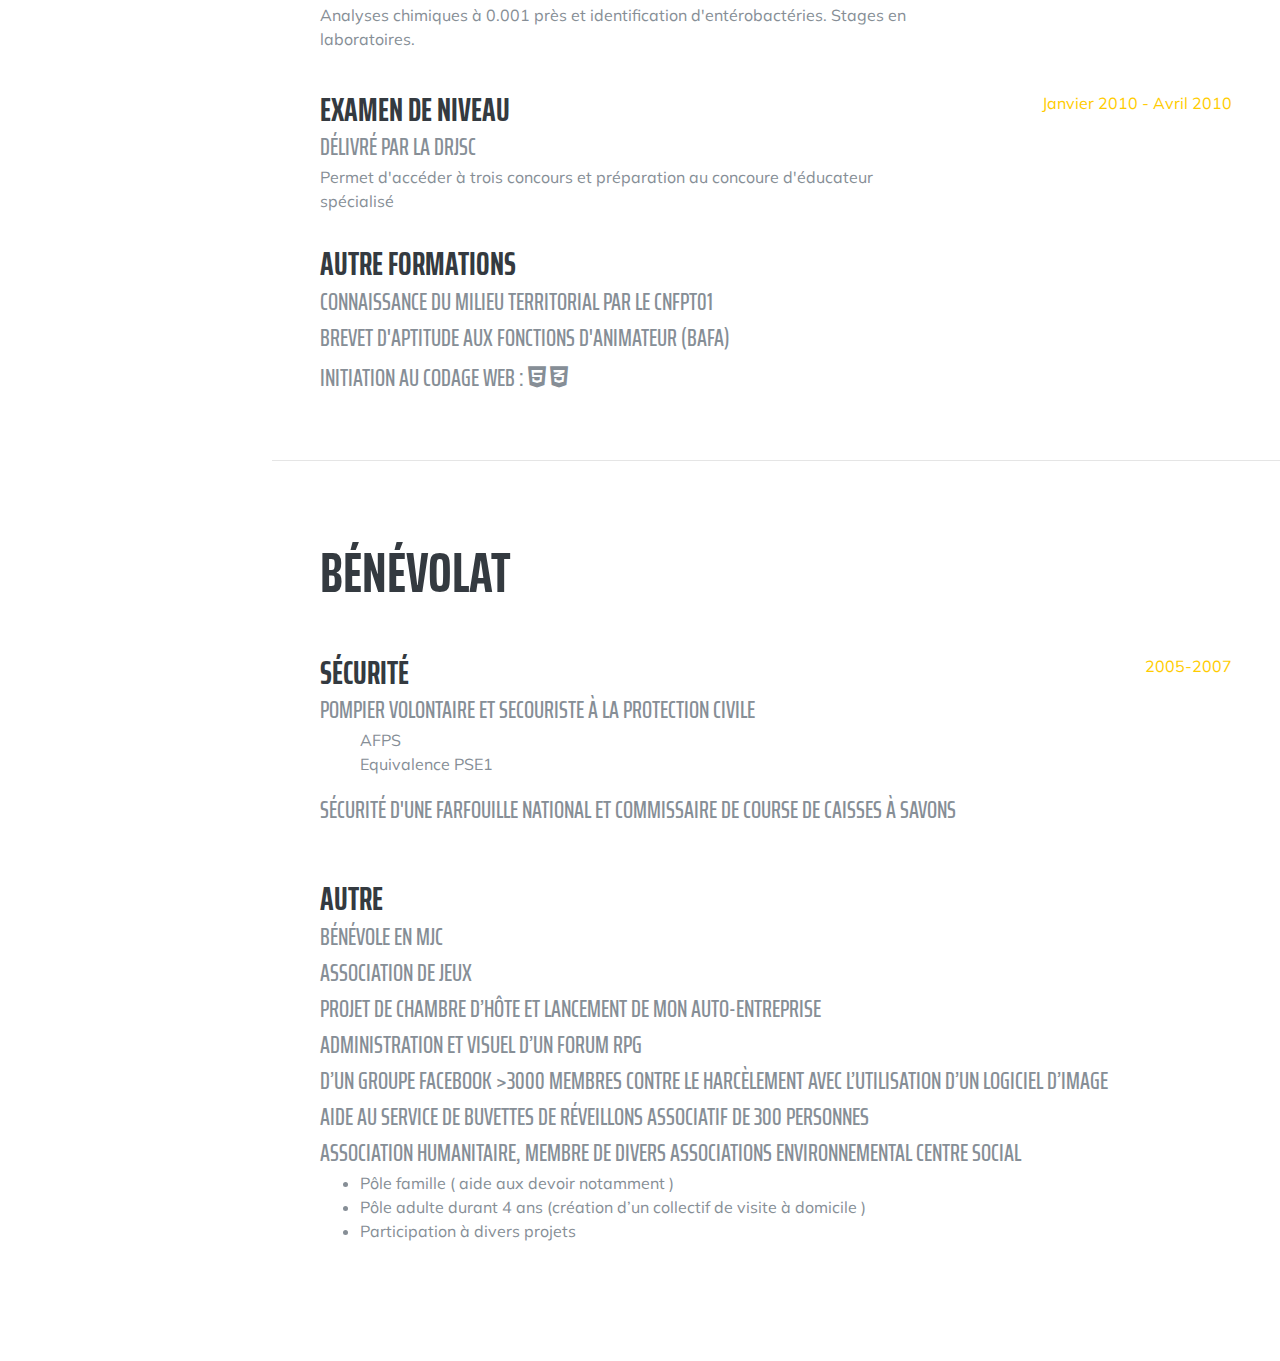
==== commit 5f47006d: "Add files via upload" ====
--- a/administratifaccueil.html
+++ b/administratifaccueil.html
@@ -50,12 +50,12 @@
           <a class="nav-link js-scroll-trigger" href="#education">Formations</a>
         </li>
         <li class="nav-item">
-          <a class="nav-link js-scroll-trigger" href="#skills">Bénévolats</a>
+          <a class="nav-link js-scroll-trigger" href="#awards">Bénévolats</a>
         </li>
         <li class="nav-item">
           <a class="nav-link js-scroll-trigger" href="contact.html">Contact</a>
         </li>
-          <a href="comptabilité.pdf"><button type="button" class="btn btn-primary"><i class="fa fa-file-download" aria-hidden="true"></i> cv.alter.techsi.colomb-1.pdf </button></a>
+          <a href="comptabilité.pdf"><button type="button" class="btn btn-primary"><i class="fa fa-file-download" aria-hidden="true"></i> </button></a>
       </ul>
     </div>
   </nav>
@@ -68,7 +68,7 @@
         <div class="resume-item d-flex flex-column flex-md-row justify-content-between mb-5">
           <div class="resume-content">
            
-            <div class="subheading mb-3">Agent d’accueil stagiaire en Mairie</div>
+            <div class="subheading mb-1">Agent d’accueil stagiaire en Mairie</div>
             <p>Etat civil, accueil physique et téléphonique, réponses aux courriers, mises à jours des outils d’affichages (affiches,
 panneaux lumineux), démarches liées aux mariages ...</p>
           </div>
@@ -80,7 +80,7 @@
             <div class="resume-item d-flex flex-column flex-md-row justify-content-between mb-5">
           <div class="resume-content">
        
-            <div class="subheading mb-3">Stage d’assistante dentaire </div>
+            <div class="subheading mb-1">Stage d’assistante dentaire </div>
             <p>Prise de rendez vous, recouvrement, assistante au siège, accueil physique et téléphonique, gestion des stocks</p>
           </div>
           <div class="resume-date text-md-right">
@@ -90,117 +90,14 @@
 
  <div class="resume-item d-flex flex-column flex-md-row justify-content-between mb-5">
           <div class="resume-content">
-            <div class="subheading mb-3">Aide laboratoire - CARSO</div>
+            <div class="subheading mb-1">Aide laboratoire - CARSO</div>
             <p>Enregistrement informatique d'échantillons sur un logiciel interne</p>
           </div>
           <div class="resume-date text-md-right">
             <span class="text-primary">Mars à Juillet 2008</span>
           </div>
         </div>
-        
-    </section>
-
-    <hr class="m-0">
-
-    <section class="resume-section p-3 p-lg-5 d-flex align-items-center" id="education">
-      <div class="w-100">
-        <h2 class="mb-5">Formations</h2>
-
-<div class="resume-item d-flex flex-column flex-md-row justify-content-between mb-5">
-
-  
-          <div class="resume-date text-md-right">
-            <span class="text-primary">2013 et 2023</span>
-          </div></div>
-          <div class="resume-content">
-            <h3 class="mb-0"> Diplome d'Accès aux Etudes Universitaire A </h3>
-            <div class="subheading mb-3">Université de Lyon 2 et Université Grenoble Alpes</div>
-            <div>Littérture, Français, Anglais A2/B1, CMC ( Géopolitique), Mathématiques, Economie  </div>
-            <p></p>
-          </div>
-          <div class="resume-date text-md-right">
-            <span class="text-primary">2013 et 2023</span>
-          </div></div>
-        
-        <div class="resume-item d-flex flex-column flex-md-row justify-content-between mb-5">
-          <div class="resume-content">
-            <h3 class="mb-0">Certificat Conseillère clientèle à distance (niveau 4 RNCP)</h3>
-            <div class="subheading mb-3">AFPA</div>
-            <div>Notions de technique de communication et de vente. Règles d'or de la relation client (empathie, écoute, ...) </div>
-            <p></p>
-          </div>
-          <div class="resume-date text-md-right">
-            <span class="text-primary">Janvier 2010 - Avril 2010 </span>
-          </div>
-        </div>
-
-<div class="resume-item d-flex flex-column flex-md-row justify-content-between mb-5">
-          <div class="resume-content">
-            <h3 class="mb-0"> Diplome d'Accès aux Etudes Universitaire A </h3>
-            <div class="subheading mb-3">Université de Lyon 2 et Université Grenoble Alpes</div>
-            <div>Littérture, Français, Anglais A2/B1, CMC ( Géopolitique), Mathématiques, Economie  </div>
-            <p></p>
-          </div>
-          <div class="resume-date text-md-right">
-            <span class="text-primary">2013 et 2023</span>
-          </div></div>
-
-<div class="resume-item d-flex flex-column flex-md-row justify-content-between mb-5">
-          <div class="resume-content">
-            <h3 class="mb-0"> “Examen de niveau” (niveau 4)  </h3>
-            <div class="subheading mb-3">délivré par la DRJSC</div>
-            <div>et préparation au concoure d'éducateur spécialisé</div>
-            <p></p>
-          </div>
-          <div class="resume-date text-md-right">
-            <span class="text-primary">2017</span>
-          </div>
-        </div>
-
-<div class="resume-item d-flex flex-column flex-md-row justify-content-between mb-5">
-          <div class="resume-content">
-            <h3 class="mb-0"> BEPA Laboratoire et contrôle qualité</h3>
-            <div class="subheading mb-3">Chateauneuf de Galaure</div>
-            <div>Analyses chimiques à 0.001 près et identification d'entérobactéries. Stages en laboratoires.  </div>
-            <p></p>
-          </div>
-          <div class="resume-date text-md-right">
-            <span class="text-primary">Sept. 2004 - juin 2006 </span>
-          </div>
-
-        </div>
-<div class="resume-item d-flex flex-column flex-md-row justify-content-between mb-5">
-          <div class="resume-content">
-            <h3 class="mb-0"> Autres formations </h3>
-            <div class="subheading mb-3">Initiation à l’animation débat d’une journée</div>
-            <div class="subheading mb-3">Brevet d’Aptitude aux Fonction d’Animateur.</div>
-            <p class="subheading mb-3">Connaissance du milieu territorial par le CNFPT01</p>
-             <p class="subheading mb-3">Initiation au codage web: </p>
-            <ul class="list-inline dev-icons">
-          
-        </ul>
-          </div>
-          <div class="resume-date text-md-right">
-            <span class="text-primary"></span>
-          </div>
-        </div>
-      </div>
-    </section>
-<hr class="m-0">
-
-
-   <section class="resume-section p-3 p-lg-5 d-flex align-items-center" id="skills">
-      <div class="w-100">
-        <h2 class="mb-5">Compétences</h2>
-
-        <div class="subheading mb-3">Programming Languages &amp; Tools</div>
-        <ul class="list-inline dev-icons">
-          <li class="list-inline-item">
-            <i class="fab fa-html5"></i>
-          </li>
-          <li class="list-inline-item">
-            <i class="fab fa-css3-alt"></i>
-          </li>
+       <div class="subheading mb-3">Utilisation classique : 
           <li class="list-inline-item">
             <i class="fa fa-file-word" aria-hidden="true"></i></li>
 
@@ -215,54 +112,154 @@
           <i class="fa fa-keyboard" aria-hidden="true"></i></li>
         </ul>
         
-      </div>
+      </div> 
     </section>
 
     <hr class="m-0">
 
-    <section class="resume-section p-3 p-lg-5 d-flex justify-content-center" id="skills">
+    
+<hr class="m-0">
+
+<section class="resume-section p-3 p-lg-5 d-flex align-items-center" id="education">
+
+      <div class="w-100">
+         <h2 class="mb-5">Formations</h2>
+
+        
+
+<div class="resume-item d-flex flex-column flex-md-row justify-content-between mb-0">
+          <div class="resume-content">
+            <h3 class="mb-0">Diplome d'Acces aux Etudes Universitaire A</h3>
+            <div class="subheading mb-0">Université de Lyon 2 et Université Grenoble Alpes</div>
+            <p>Littérture, Français, Anglais A2/B1, CMC ( Géopolitique), Mathématiques, Economie</p>
+          </div><div class="resume-date text-md-right"><span class="text-primary">Janvier 2010 - Avril 2010</span>
+          </div>
+        </div> 
+<br>
+            <div class="resume-item d-flex flex-column flex-md-row justify-content-between mb-0">
+          <div class="resume-content">
+            <h3 class="mb-0">Conseilliere clientele à distance</h3>
+            <div class="subheading mb-0">AFPA</div>
+            <p>Notions de technique de communication et de vente. Règles d'or de la relation client (empathie, écoute, ...)</p>
+          </div><div class="resume-date text-md-right"><span class="text-primary">Janvier 2010 - Avril 2010</span>
+          </div>
+        </div>      
+<br>
+
+<div class="resume-item d-flex flex-column flex-md-row justify-content-between mb-0">
+          <div class="resume-content">
+            <h3 class="mb-0">Examen de niveau </h3>
+            <div class="subheading mb-0">délivré par la DRJSC</div>
+            <p>Permet d'accéder à trois concours et préparation au concoure d'éducateur spécialisé
+</p>
+          </div><div class="resume-date text-md-right"><span class="text-primary">2017</span>
+          </div>
+        </div> 
+
+<br>
+<div class="resume-item d-flex flex-column flex-md-row justify-content-between mb-0">
+          <div class="resume-content">
+            <h3 class="mb-0">BEPA Laboratoire et contrôle qualité</h3>
+            <div class="subheading mb-0">Chateauneuf de Galaure</div>
+            <p>Analyses chimiques à 0.001 près et identification d'entérobactéries. Stages en laboratoires.
+</p>
+          </div><div class="resume-date text-md-right"><span class="text-primary">2004 - 2006</span>
+          </div>
+        </div> 
+<br>
+<div class="resume-item d-flex flex-column flex-md-row justify-content-between mb-0">
+          <div class="resume-content">
+            <h3 class="mb-0">Examen de niveau </h3>
+            <div class="subheading mb-0">délivré par la DRJSC</div>
+            <p>Permet d'accéder à trois concours et préparation au concoure d'éducateur spécialisé
+</p>
+          </div><div class="resume-date text-md-right"><span class="text-primary">Janvier 2010 - Avril 2010</span>
+          </div>
+        </div> 
+
+
+<div class="resume-item d-flex flex-column flex-md-row justify-content-between mb-3">
+         
+<div class="resume-date text-md-right">
+           
+          </div> </div>
+  
+       <h3 class="mb-0">Autre formations</h3>
+
+<div class="subheading mb-0"> Connaissance du milieu territorial par le CNFPT01
+</div>
+<div class="subheading mb-0"> Brevet d'aptitude aux fonctions d'animateur (BAFA) 
+</div>
+  <div class="subheading mb-0"> 
+</div>
+
+<div class="resume-date text-md-right">
+            <span class="text-primary"></span>
+          </div>
+
+<div class="subheading mb-1">
+     </div><ul class="list-inline dev-icons">
+        <div class="subheading mb-3">Initiation au codage web :
+        
+          <li class="list-inline-item">
+            <i class="fab fa-html5"></i>
+          
+         
+            <i class="fab fa-css3-alt"></i>
+          <br></div></li>
+
+    </section>
+
+
+
+
+
+    <hr class="m-0">
+<section class="resume-section p-3 p-lg-5 d-flex align-items-center" id="awards">
+
       <div class="w-100">
          <h2 class="mb-5">Bénévolat</h2>
 
-        <div class="resume-item d-flex flex-column flex-md-row justify-content-between mb-5">
+        <div class="resume-item d-flex flex-column flex-md-row justify-content-between mb-0">
           <div class="resume-content">
             <h3 class="mb-0">Sécurité</h3>
-            <div class="subheading mb-3">Pompier volontaire et secouriste à la protection civile</div>
-            <p>AFPS / </p>
-          </div>
-          <div class="resume-date text-md-right">
-            <span class="text-primary">2005-2007</span>
-          </div>
-        </div>
-
-          
- <div class="subheading mb-3">Sécurité d'une farfouille national et commissaire de course de caisses à savons </div>
-        
-          <div class="resume-date text-md-right">
-            <span class="text-primary">12ans</span>
-          </div> <br><br><br>
- 
-
-
+            <div class="subheading mb-0">Pompier volontaire et secouriste à la protection civile</div>
+            <ul> <p>AFPS  <br>
+            Equivalence PSE1</p>
+          </div><div class="resume-date text-md-right"><span class="text-primary">2005-2007</span>
+            
+          </div>
+        </div>
+<div class="subheading mb-1">Sécurité d'une farfouille national et commissaire de course de caisses à savons </div>
+            
+       
+
+<div class="resume-item d-flex flex-column flex-md-row justify-content-between mb-5">
+         
+<div class="resume-date text-md-right">
+           
+          </div> </div>
   
        <h3 class="mb-0">Autre</h3>
 
-<div class="subheading mb-3">Bénévole en MJC <br> Association de jeux <br>
- Centre social
-</div>
-    <p> <ul><li> Pôle famille (aide aux devoir notamment) </li><li>Pôle adulte durant 4 ans (création d’un collectif de visite à domicile </li>
-            <li>Participation à divers projets</li></ul></p>
+<div class="subheading mb-0">Bénévole en MJC <br> Association de jeux <br>
+
+  Projet de chambre d’hôte et lancement de mon auto-entreprise<br>
+Administration et visuel d’un forum RPG<br> d’un groupe Facebook >3000 membres contre le harcèlement avec l’utilisation d’un logiciel d’image<br>
+Aide au service de buvettes de réveillons associatif de 300 personnes <br> Association humanitaire, membre de divers associations environnemental  
+ Centre social <br>
+</div>
+    <ul><li> Pôle famille ( aide aux devoir notamment ) </li><li>Pôle adulte durant 4 ans (création d’un collectif de visite à domicile ) </li>
+            <li>Participation à divers projets</li></ul></p><br>
+           
+</div>
          
 <div class="resume-date text-md-right">
             <span class="text-primary"></span>
           </div>
 
-<div class="subheading mb-3">Association humanitaire, membre de divers associations environnemental et social <br> Aide au service et à la buvette de deux réveillons de 300 personnes 
-</div>
+<div class="subheading mb-1">
      </div>
-
-
-
 
 </section>
   <!-- Bootstrap core JavaScript -->
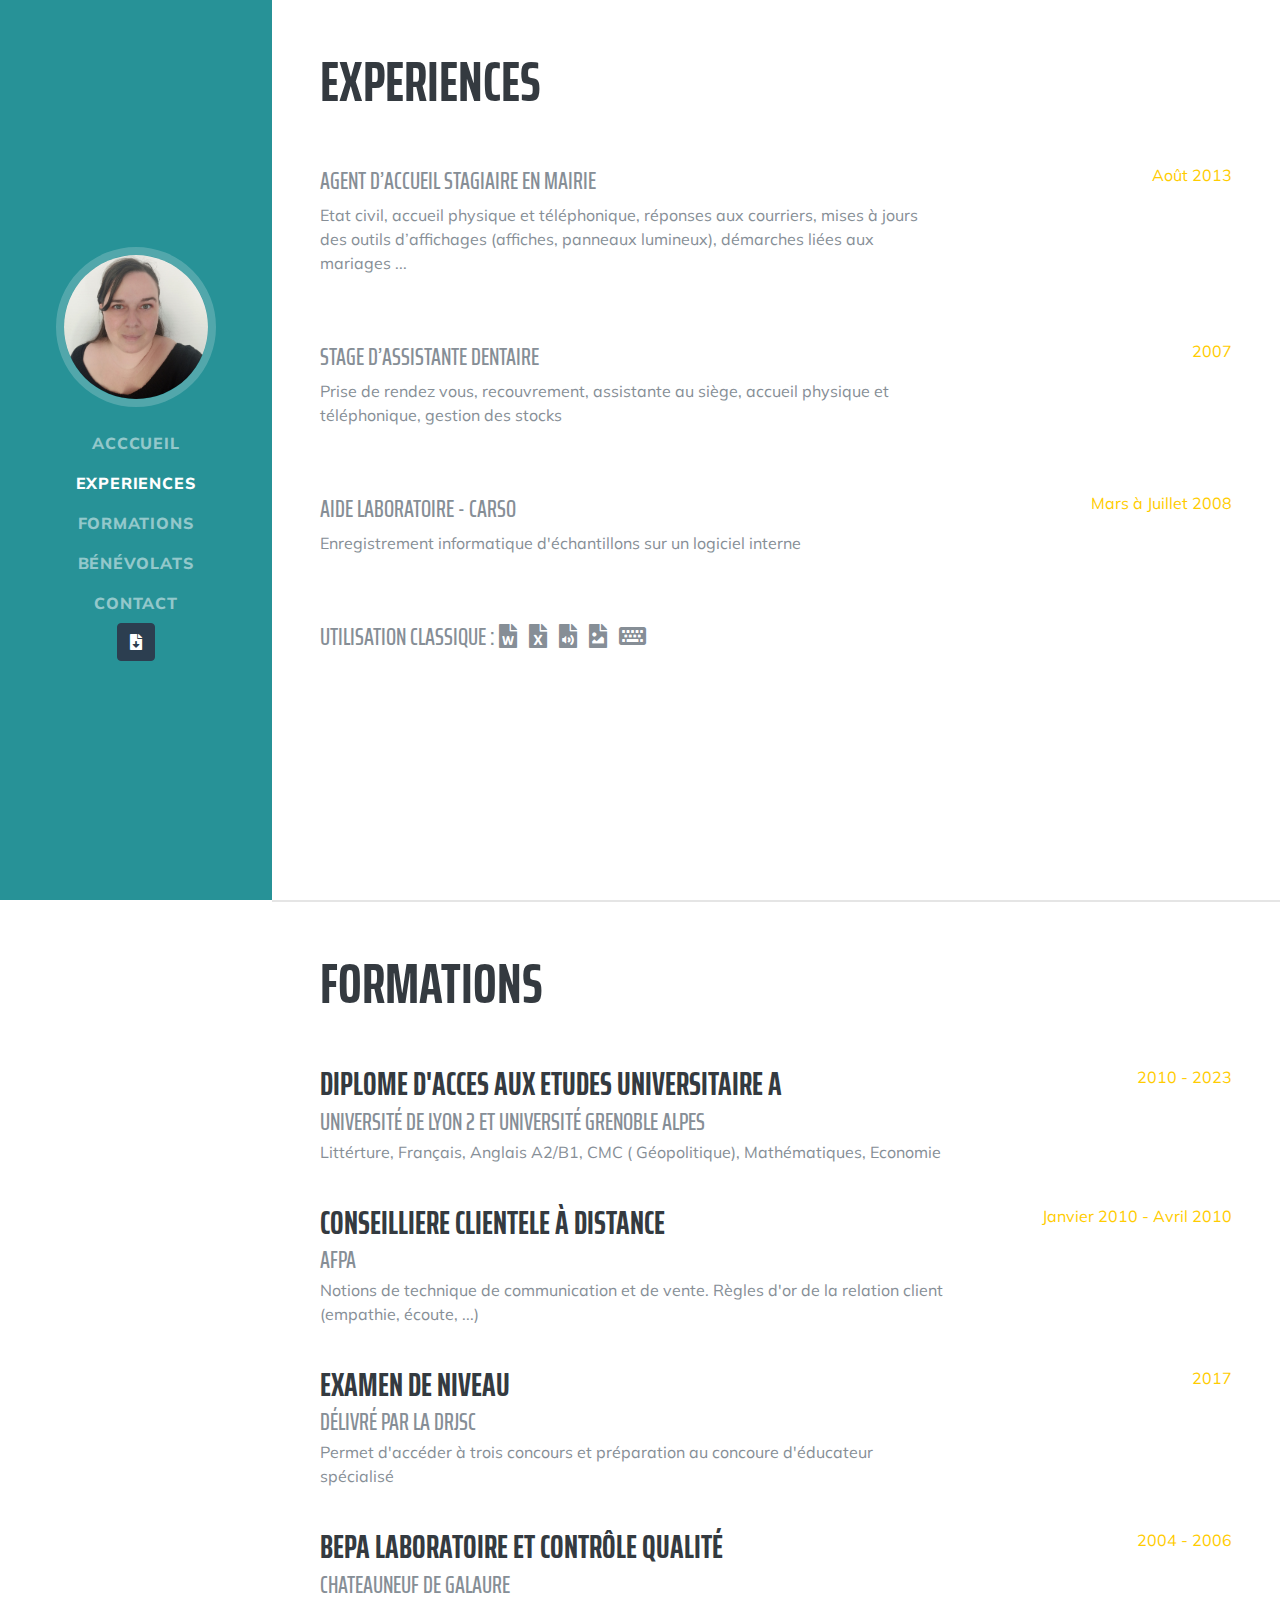
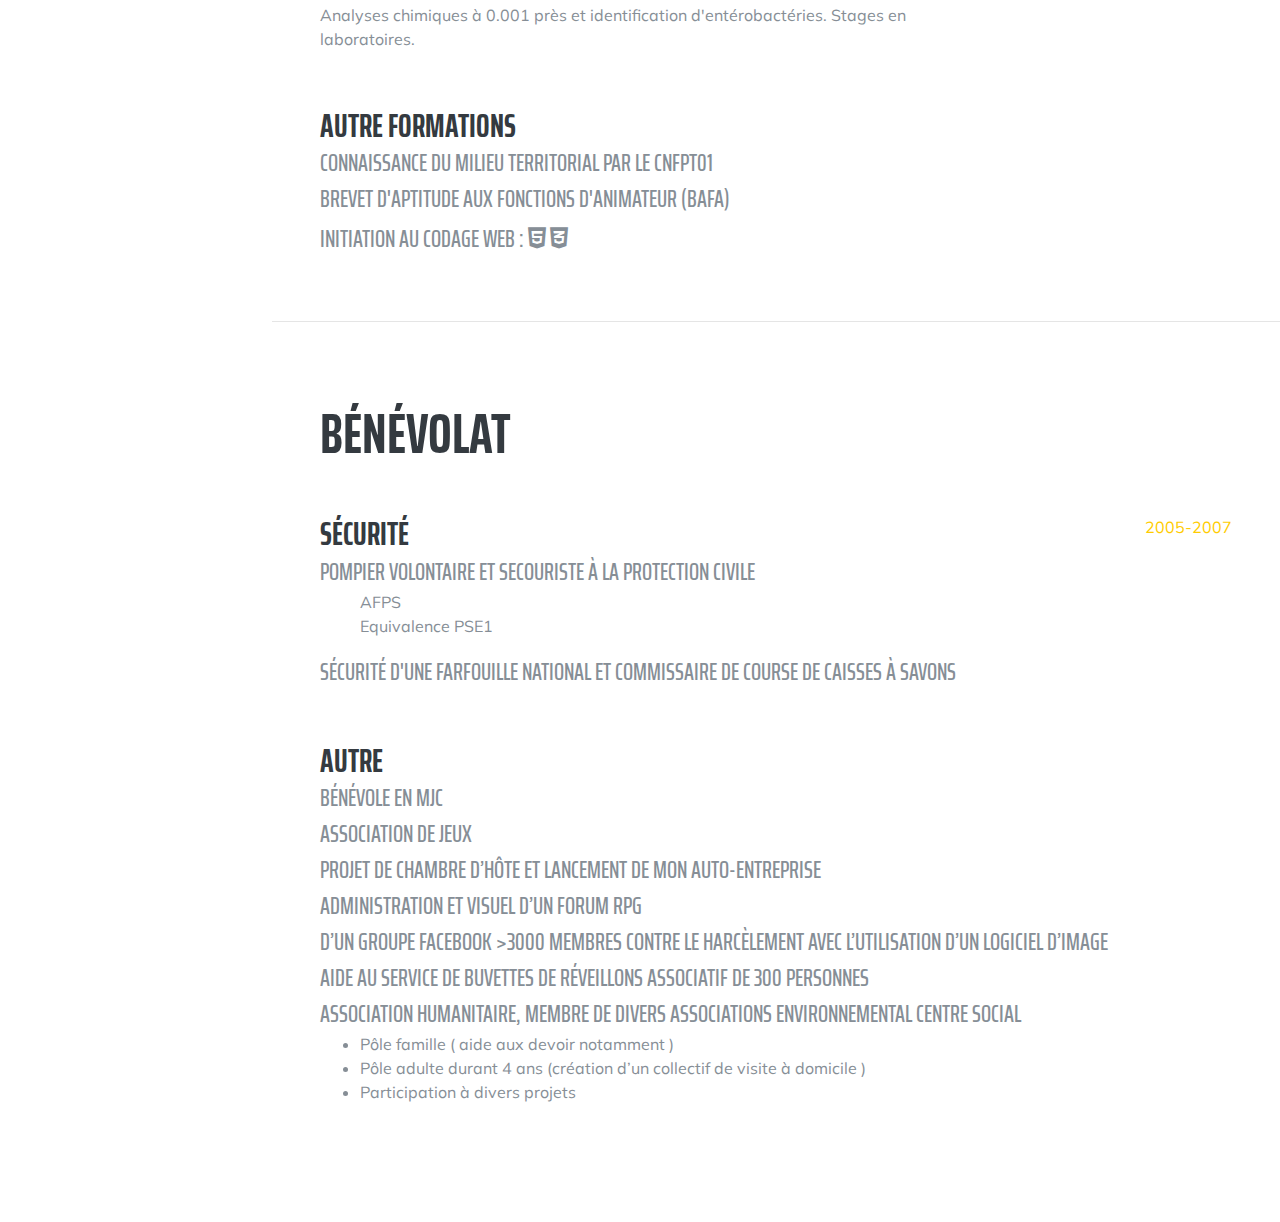
==== commit 299d6898: "Add files via upload" ====
--- a/administratifaccueil.html
+++ b/administratifaccueil.html
@@ -132,7 +132,7 @@
             <h3 class="mb-0">Diplome d'Acces aux Etudes Universitaire A</h3>
             <div class="subheading mb-0">Université de Lyon 2 et Université Grenoble Alpes</div>
             <p>Littérture, Français, Anglais A2/B1, CMC ( Géopolitique), Mathématiques, Economie</p>
-          </div><div class="resume-date text-md-right"><span class="text-primary">Janvier 2010 - Avril 2010</span>
+          </div><div class="resume-date text-md-right"><span class="text-primary">2010 - 2023</span>
           </div>
         </div> 
 <br>
@@ -167,15 +167,7 @@
           </div>
         </div> 
 <br>
-<div class="resume-item d-flex flex-column flex-md-row justify-content-between mb-0">
-          <div class="resume-content">
-            <h3 class="mb-0">Examen de niveau </h3>
-            <div class="subheading mb-0">délivré par la DRJSC</div>
-            <p>Permet d'accéder à trois concours et préparation au concoure d'éducateur spécialisé
-</p>
-          </div><div class="resume-date text-md-right"><span class="text-primary">Janvier 2010 - Avril 2010</span>
-          </div>
-        </div> 
+
 
 
 <div class="resume-item d-flex flex-column flex-md-row justify-content-between mb-3">
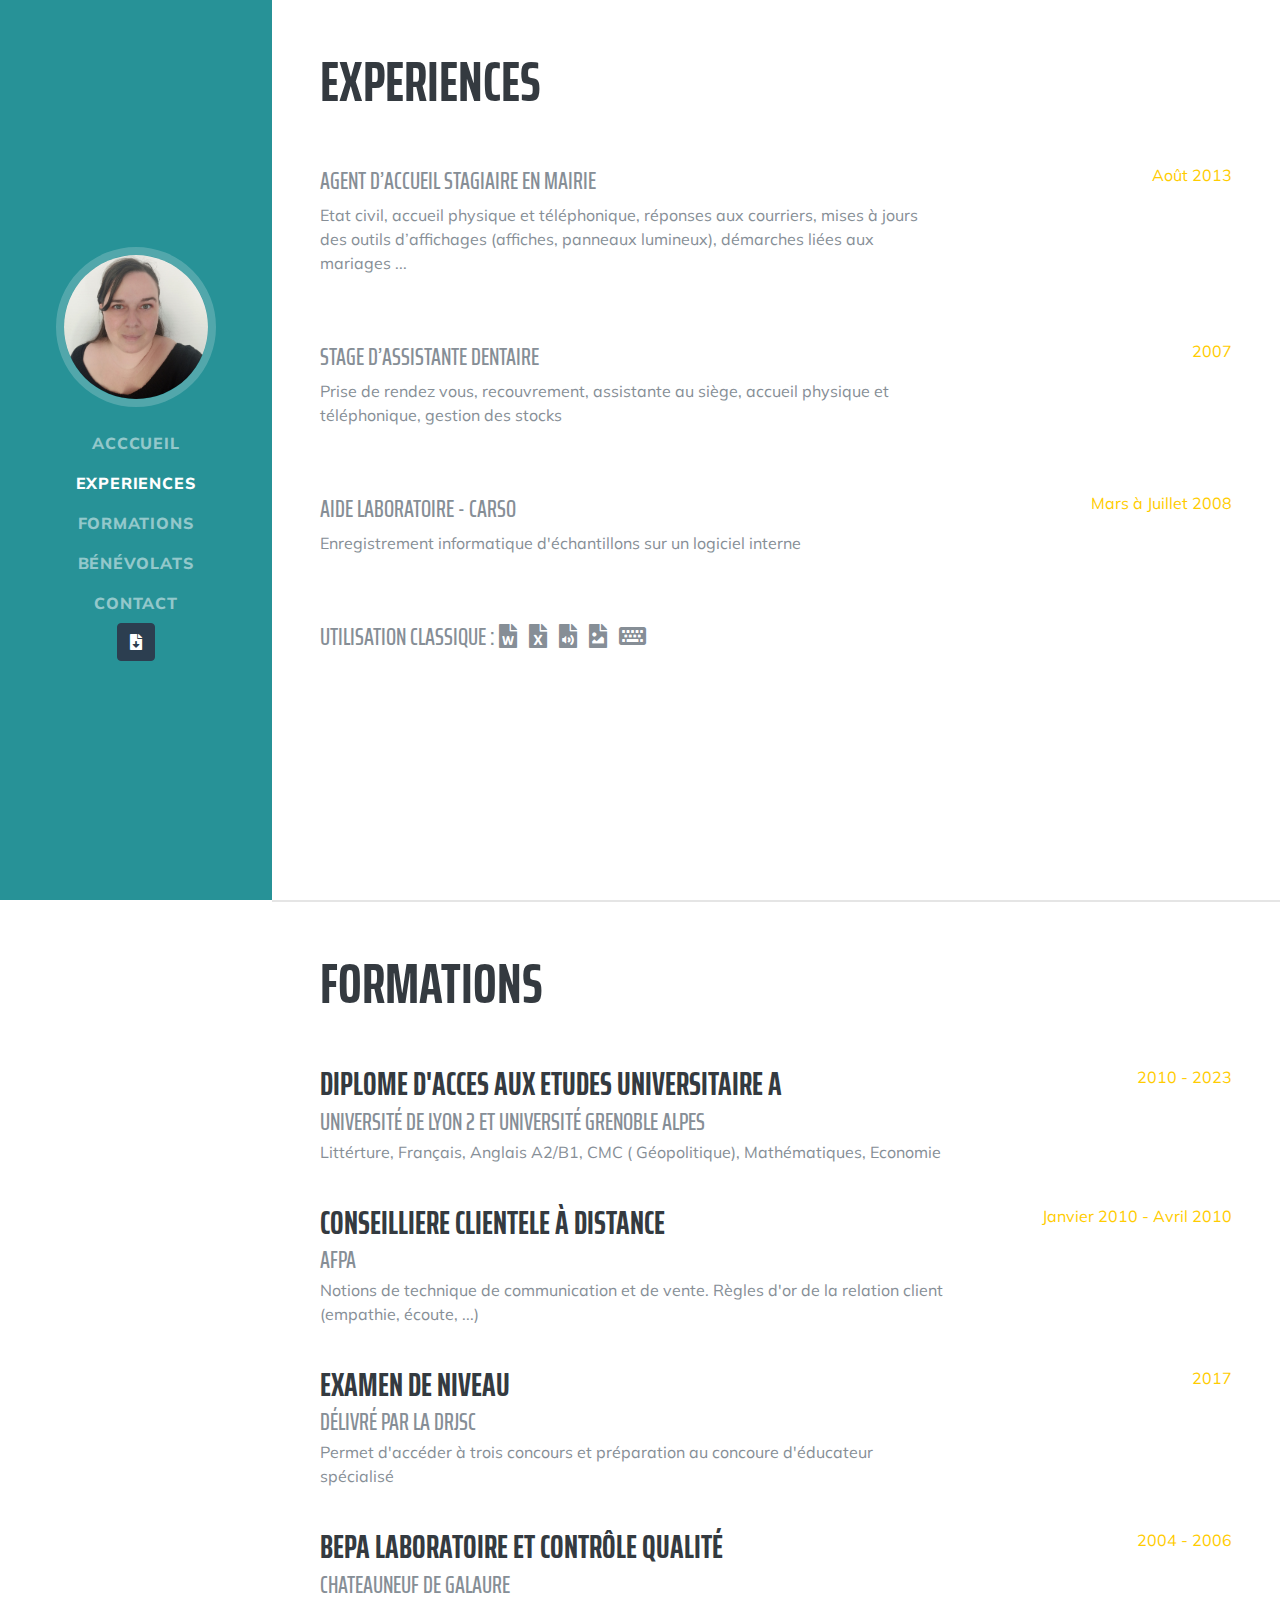
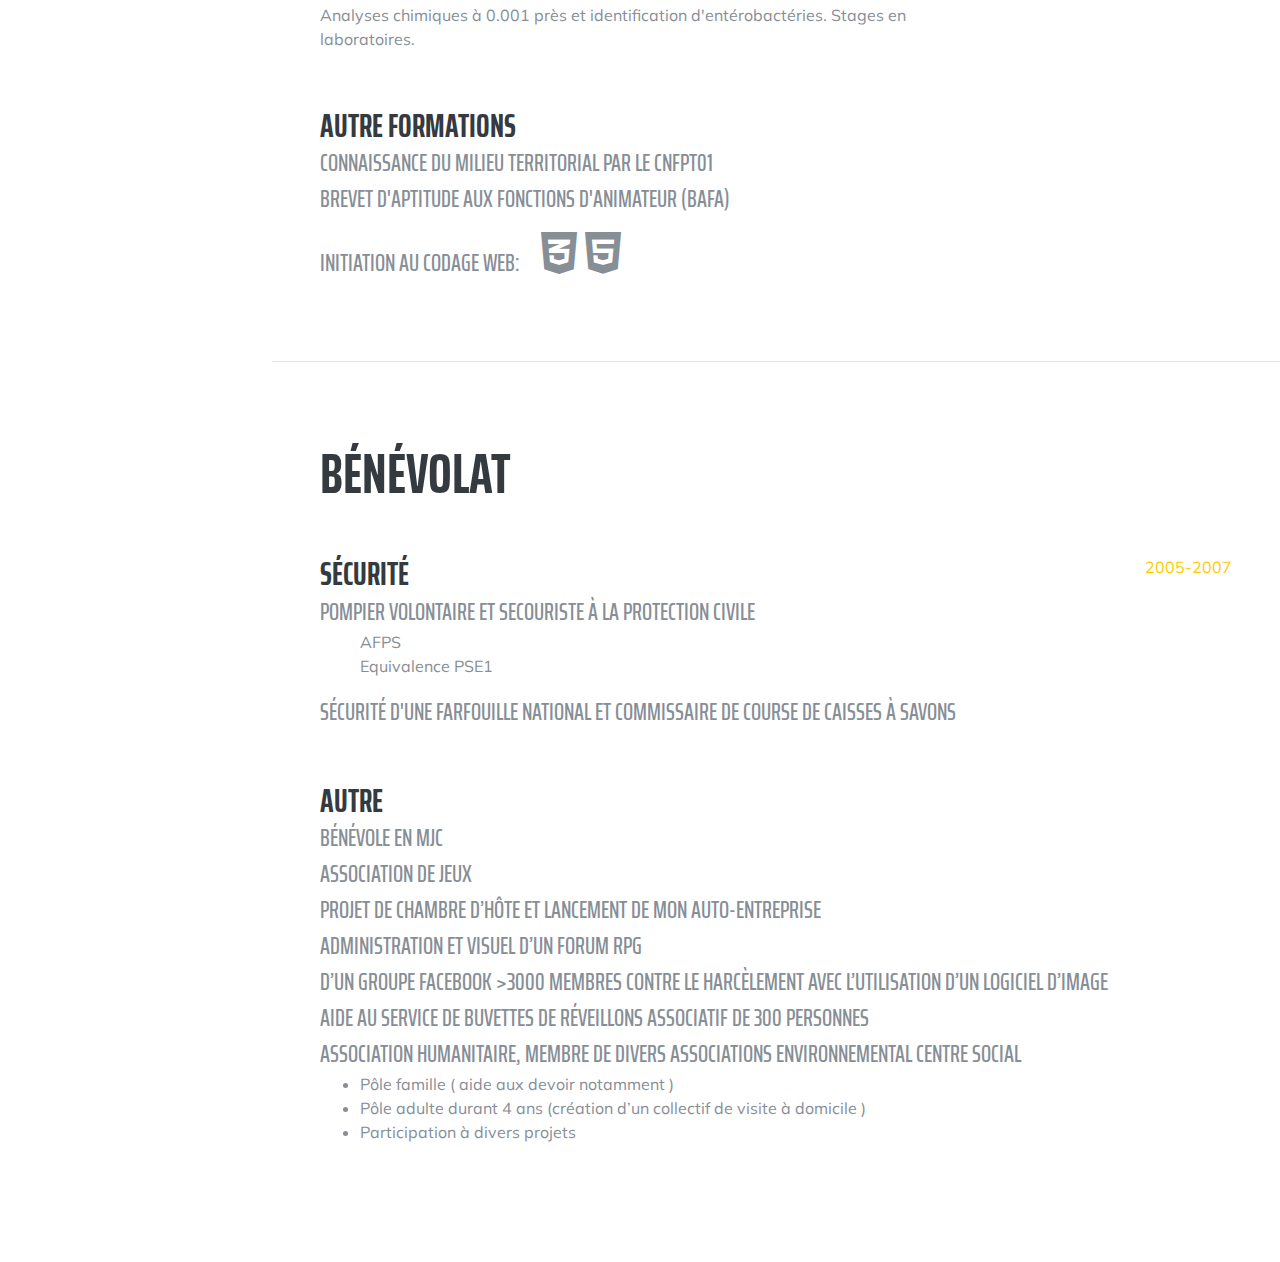
==== commit 78b9bb33: "Add files via upload" ====
--- a/administratifaccueil.html
+++ b/administratifaccueil.html
@@ -189,16 +189,15 @@
             <span class="text-primary"></span>
           </div>
 
-<div class="subheading mb-1">
+<div class="subheading mb-0">
      </div><ul class="list-inline dev-icons">
-        <div class="subheading mb-3">Initiation au codage web :
-        
           <li class="list-inline-item">
-            <i class="fab fa-html5"></i>
-          
-         
+            <p class="subheading mb-3">Initiation au codage web: </p>
+          </li>
+          <li class="list-inline-item">
             <i class="fab fa-css3-alt"></i>
-          <br></div></li>
+          </li><i class="fab fa-html5"></i>
+        </ul>
 
     </section>
 
